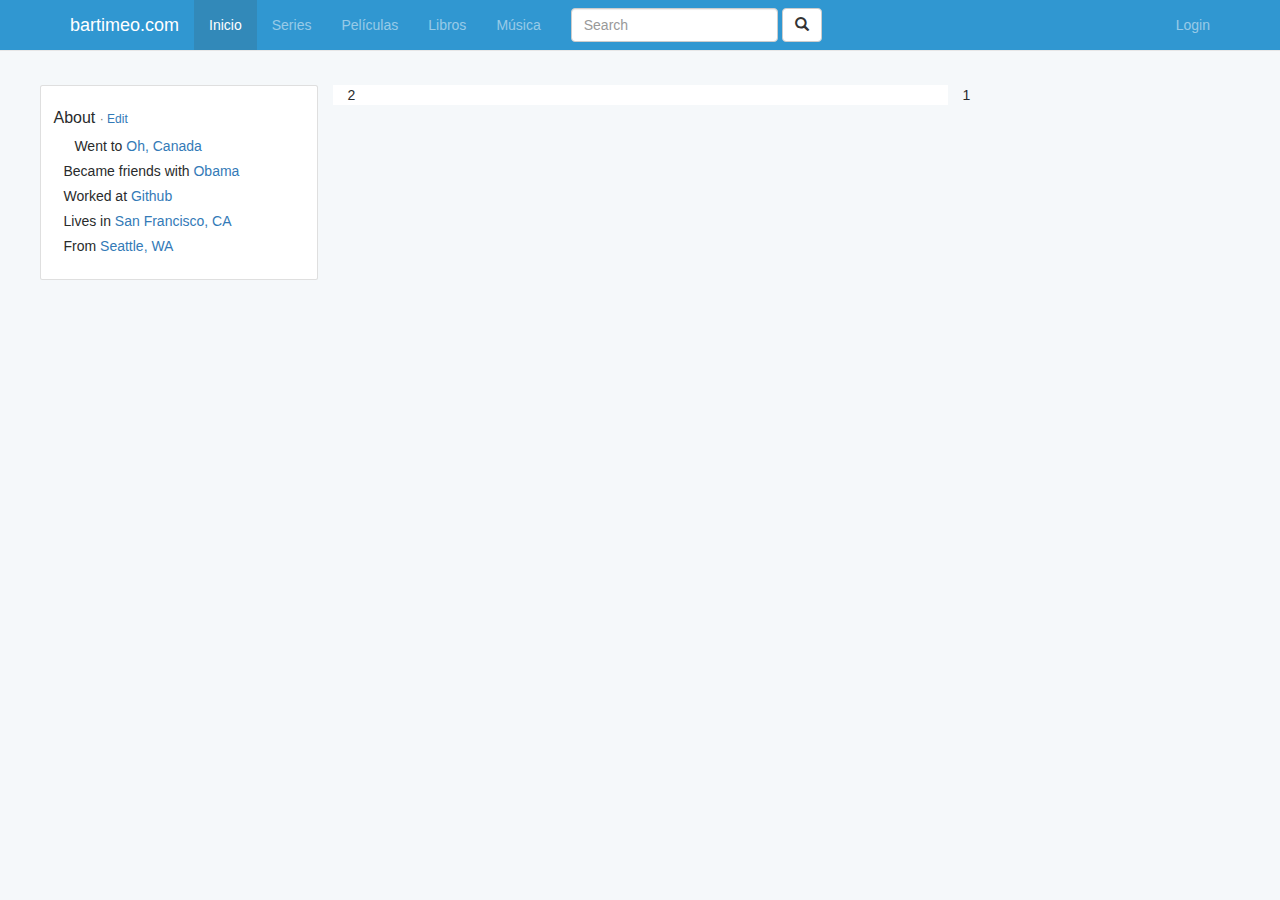
==== frontend/index.html @ 32398fc1 "Cambios" ====
<!DOCTYPE html>
<html lang="es">
  <head>
    <meta charset="utf-8">
    <meta http-equiv="X-UA-Compatible" content="IE=edge">
    <meta name="viewport" content="width=device-width, initial-scale=1">
    <title>Series, películas, libros y más en streaming - bartimeo.com</title>
    <!-- Bootstrap -->
    <link href="css/bootstrap.min.css" rel="stylesheet">
    <link href="css/styles.css" rel="stylesheet">
    <!-- jQuery (necessary for Bootstrap's JavaScript plugins) -->
    <script src="https://ajax.googleapis.com/ajax/libs/jquery/1.12.4/jquery.min.js"></script>
    <!-- Include all compiled plugins (below), or include individual files as needed -->
    <script src="js/bootstrap.min.js"></script>
    <script src="js/includes.js"></script>
  </head>
  <body>
    <div include-html="header.html"></div>         
    <div class="container-fluid by ahy">
      <div class="row fh">
        <div class="col-md-3">
          <div class="rp agk">
            <div class="rq">
              <h6 class="agd">About <small>· <a href="#">Edit</a></small></h6>
              <ul class="dc ayn">
                <li><span class="axr h bbu agc"></span>Went to <a href="#">Oh, Canada</a>
                </li><li><span class="axr h boj agc"></span>Became friends with <a href="#">Obama</a>
                </li><li><span class="axr h bgh agc"></span>Worked at <a href="#">Github</a>
                </li><li><span class="axr h bgx agc"></span>Lives in <a href="#">San Francisco, CA</a>
                </li><li><span class="axr h big agc"></span>From <a href="#">Seattle, WA</a>
              </li></ul>
            </div>
          </div>
        </div>
        <div class="col-md-6 content">2</div>
        <div class="col-md-3 ">1</div>
      </div>
    </div> 

    
  </body>
  <script>w3IncludeHTML();</script>
</html>
---- frontend/css/styles.css ----
body { 
	padding-top: 70px; 
	color: #292b2c; 
	background-color: #f5f8fa;
}

/**  NAVBAR **/
.navbar-default {
	background-color: #3097D1;
}
.navbar-default .navbar-brand {
    color: #fff;
}
.navbar-default .navbar-brand:focus, .navbar-default .navbar-brand:hover {
    color: #fff;
    background-color: transparent;
}
.navbar-default .navbar-nav>li>a {
	color: rgba(255, 255, 255, 0.5);
}
.navbar-default .navbar-nav>li>a:hover {
	color: rgba(255, 255, 255, 0.8);
}
.navbar-default .navbar-nav > .active > a,
.navbar-default .navbar-nav > .active > a:hover,
.navbar-default .navbar-nav > .active > a:focus {
  color: #fff;
  background-color: #3289b9;
}

/** DIVS **/
.sidebar, .content { 
	background-color: #fff; 
	padding-right: 15px;
	padding-left: 15px;
}
.ahy {
  padding-top: 1.5rem !important; 
}
.by {
  position: relative;
  margin-left: auto;
  margin-right: auto;
  padding-right: 15px;
  padding-left: 15px; }
  @media (min-width: 576px) {
    .by {
      padding-right: 15px;
      padding-left: 15px; } }
  @media (min-width: 768px) {
    .by {
      padding-right: 15px;
      padding-left: 15px; } }
  @media (min-width: 992px) {
    .by {
      padding-right: 15px;
      padding-left: 15px; } }
  @media (min-width: 1200px) {
    .by {
      padding-right: 15px;
      padding-left: 15px; } }
  @media (min-width: 992px) {
    .by {
      width: 990px;
      max-width: 100%; } }
  @media (min-width: 1200px) {
    .by {
      width: 1230px;
      max-width: 100%; } 
}
.dq {
  display: -webkit-box;
  display: -ms-flexbox;
  display: flex;
  -ms-flex-wrap: wrap;
      flex-wrap: wrap;
  margin-right: -15px;
  margin-left: -15px; }
  @media (min-width: 576px) {
    .dq {
      margin-right: -15px;
      margin-left: -15px; } }
  @media (min-width: 768px) {
    .dq {
      margin-right: -15px;
      margin-left: -15px; } }
  @media (min-width: 992px) {
    .dq {
      margin-right: -15px;
      margin-left: -15px; } }
  @media (min-width: 1200px) {
    .dq {
      margin-right: -15px;
      margin-left: -15px; } 
}
.agk {
  margin-bottom: 1.5rem !important; 
}
.rp {
  position: relative;
  display: -webkit-box;
  display: -ms-flexbox;
  display: flex;
  -webkit-box-orient: vertical;
  -webkit-box-direction: normal;
      -ms-flex-direction: column;
          flex-direction: column;
  background-color: #fff;
  border: 1px solid rgba(0, 0, 0, 0.125);
  border-radius: 0.25rem; 
}
.rq {
  -webkit-box-flex: 1;
      -ms-flex: 1 1 auto;
          flex: 1 1 auto;
  padding: 1.25rem; 
}
.agd {
    margin-bottom: 1rem !important;
}
.dc {
  padding-left: 0;
  list-style: none; 
}
.ayn li {
  margin-bottom: 5px; }
.axr {
    color: #636c72 !important;
}
h6 {
  font-size: 16px; 
}
.agc {
    margin-right: 1rem !important;
}
.bbu:before {
    content: "\EA3D";
}
.h:before {
    position: relative;
    top: 2px;
    display: inline-block;
    font-family: "toolkit-entypo";
    speak: none;
    font-size: 100%;
    font-style: normal;
    font-weight: normal;
    font-variant: normal;
    text-transform: none;
    line-height: 1;
    -webkit-font-smoothing: antialiased;
    -moz-osx-font-smoothing: grayscale;
}
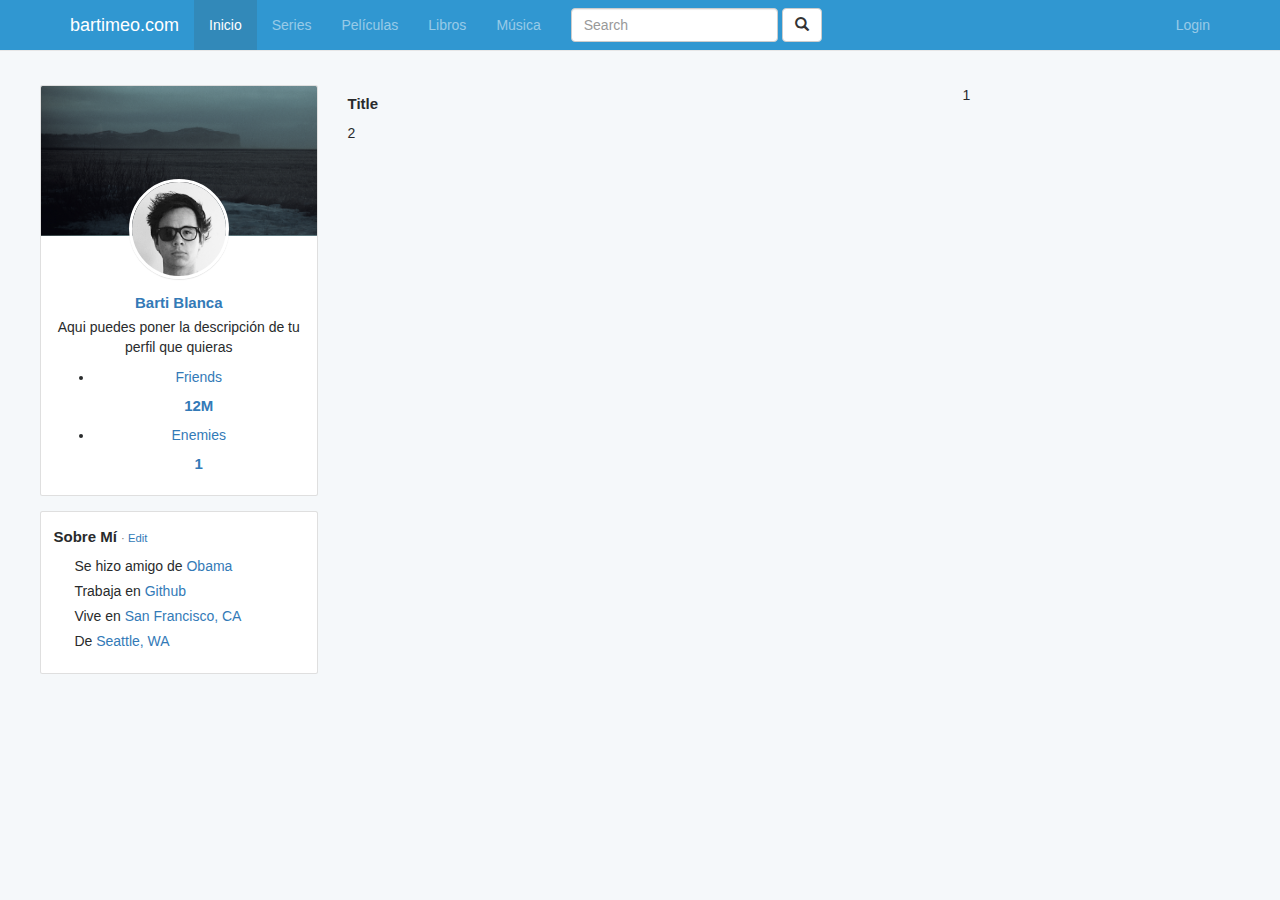
==== commit fffc4e9e: "Cambios Varios" ====
--- a/frontend/index.html
+++ b/frontend/index.html
@@ -16,23 +16,53 @@
   </head>
   <body>
     <div include-html="header.html"></div>         
-    <div class="container-fluid by ahy">
-      <div class="row fh">
+    <div class="container-fluid by p_top">
+      <div class="row">
         <div class="col-md-3">
-          <div class="rp agk">
-            <div class="rq">
-              <h6 class="agd">About <small>· <a href="#">Edit</a></small></h6>
-              <ul class="dc ayn">
-                <li><span class="axr h bbu agc"></span>Went to <a href="#">Oh, Canada</a>
-                </li><li><span class="axr h boj agc"></span>Became friends with <a href="#">Obama</a>
-                </li><li><span class="axr h bgh agc"></span>Worked at <a href="#">Github</a>
-                </li><li><span class="axr h bgx agc"></span>Lives in <a href="#">San Francisco, CA</a>
-                </li><li><span class="axr h big agc"></span>From <a href="#">Seattle, WA</a>
-              </li></ul>
+          <div id="profileMe" class="box bqq out-box">
+            <div class="rv" style="background-image: url(assets/img/iceland.jpg);"></div>
+              <div class="rq awx">
+                <a href="profile/index.html">
+                  <img class="bqr" src="assets/img/avatar-dhg.png">
+                </a>
+                <h6 class="rr">
+                  <a class="bph" href="profile/index.html">Barti Blanca</a>
+                </h6>
+
+                <p class="agk">Aqui puedes poner la descripción de tu perfil que quieras</p>
+
+                <ul class="bqs">
+                  <li class="bqt">
+                    <a href="#userModal" class="bph" data-toggle="modal">
+                      Friends
+                      <h6 class="afl">12M</h6>
+                    </a>
+                  </li>
+
+                  <li class="bqt">
+                    <a href="#userModal" class="bph" data-toggle="modal">
+                      Enemies
+                      <h6 class="afl">1</h6>
+                    </a>
+                  </li>
+                </ul>
+              </div>
+          </div>
+          <div id="aboutMe" class="box out-box">
+            <div class="contenido-box">
+              <h6 class="h6-title">Sobre Mí <small>· <a href="#">Edit</a></small></h6>
+              <ul class="list">
+                <!-- <li><span class="list-span h bbu"></span>Went to <a href="#">Oh, Canada</a>
+                </li> --><li><span class="list-span h bbu"></span>Se hizo amigo de <a href="#">Obama</a>
+                </li><li><span class="list-span h bbu"></span>Trabaja en <a href="#">Github</a>
+                </li><li><span class="list-span h bbu"></span>Vive en <a href="#">San Francisco, CA</a>
+                </li><li><span class="list-span h bbu"></span>De <a href="#">Seattle, WA</a>
+                </li>
+              </ul>
             </div>
           </div>
         </div>
-        <div class="col-md-6 content">2</div>
+        <div class="col-md-6 content"><h6>Title</h6>2</div>
         <div class="col-md-3 ">1</div>
       </div>
     </div> 
--- a/frontend/css/styles.css
+++ b/frontend/css/styles.css
@@ -2,8 +2,15 @@
 	padding-top: 70px; 
 	color: #292b2c; 
 	background-color: #f5f8fa;
+  font-family: "Open Sans", "Helvetica Neue", Helvetica, Arial, sans-serif;
 }
-
+h6 {
+  font-family: inherit;
+  font-weight: 600;
+  font-size: 15px;
+  line-height: 1.2;
+  color: inherit;
+}
 /**  NAVBAR **/
 .navbar-default {
 	background-color: #3097D1;
@@ -29,12 +36,23 @@
 }
 
 /** DIVS **/
-.sidebar, .content { 
-	background-color: #fff; 
-	padding-right: 15px;
-	padding-left: 15px;
+.box {
+  margin-bottom: 1.5rem;
 }
-.ahy {
+.out-box{
+  position: relative;
+  display: -webkit-box;
+  display: -ms-flexbox;
+  display: flex;
+  -webkit-box-orient: vertical;
+  -webkit-box-direction: normal;
+  -ms-flex-direction: column;
+  flex-direction: column;
+  background-color: #fff;
+  border: 1px solid rgba(0, 0, 0, 0.125);
+  border-radius: 0.25rem;
+}
+.p_top {
   padding-top: 1.5rem !important; 
 }
 .by {
@@ -42,31 +60,83 @@
   margin-left: auto;
   margin-right: auto;
   padding-right: 15px;
-  padding-left: 15px; }
-  @media (min-width: 576px) {
-    .by {
+  padding-left: 15px; 
+}
+@media (min-width: 576px) {
+  .by {
       padding-right: 15px;
-      padding-left: 15px; } }
-  @media (min-width: 768px) {
-    .by {
+      padding-left: 15px; } 
+}
+@media (min-width: 768px) {
+  .by {
       padding-right: 15px;
-      padding-left: 15px; } }
-  @media (min-width: 992px) {
-    .by {
+      padding-left: 15px; } 
+}
+@media (min-width: 992px) {
+  .by {
       padding-right: 15px;
-      padding-left: 15px; } }
-  @media (min-width: 1200px) {
-    .by {
+      padding-left: 15px; } 
+}
+@media (min-width: 1200px) {
+  .by {
       padding-right: 15px;
-      padding-left: 15px; } }
-  @media (min-width: 992px) {
-    .by {
+      padding-left: 15px; } 
+}
+@media (min-width: 992px) {
+  .by {
       width: 990px;
-      max-width: 100%; } }
-  @media (min-width: 1200px) {
-    .by {
+      max-width: 100%; } 
+}
+@media (min-width: 1200px) {
+  .by {
       width: 1230px;
       max-width: 100%; } 
+}
+.contenido-box {
+  -webkit-box-flex: 1;
+  -ms-flex: 1 1 auto;
+  flex: 1 1 auto;
+  padding: 1.25rem;
+}
+.h6-title {
+  margin-bottom: 1rem !important;
+  margin-top: 3px;
+}
+.bqq .rr {
+  margin-bottom: 5px; 
+}
+.rr {
+  margin-bottom: 0.75rem; 
+}
+.bqq .rv {
+  height: 150px;
+  background-size: cover; 
+}
+.rv {
+  padding: 0.75rem 1.25rem;
+  margin-bottom: 0;
+  background-color: #f7f7f9;
+  border-bottom: 1px solid rgba(0, 0, 0, 0.125); 
+}
+.rv:first-child {
+  border-radius: calc(0.25rem - 1px) calc(0.25rem - 1px) 0 0; 
+}
+.awx {
+  text-align: center !important;
+}
+.rq {
+  -webkit-box-flex: 1;
+  -ms-flex: 1 1 auto;
+  flex: 1 1 auto;
+  padding: 1.25rem;
+}
+.bqr {
+  max-width: 100px;
+  margin-top: -70px;
+  margin-bottom: 5px;
+  border: 3px solid #fff;
+  border-radius: 100%;
+  box-shadow: 0 1px 1px rgba(0, 0, 0, 0.1);
 }
 .dq {
   display: -webkit-box;
@@ -93,45 +163,18 @@
       margin-right: -15px;
       margin-left: -15px; } 
 }
-.agk {
-  margin-bottom: 1.5rem !important; 
-}
-.rp {
-  position: relative;
-  display: -webkit-box;
-  display: -ms-flexbox;
-  display: flex;
-  -webkit-box-orient: vertical;
-  -webkit-box-direction: normal;
-      -ms-flex-direction: column;
-          flex-direction: column;
-  background-color: #fff;
-  border: 1px solid rgba(0, 0, 0, 0.125);
-  border-radius: 0.25rem; 
-}
-.rq {
-  -webkit-box-flex: 1;
-      -ms-flex: 1 1 auto;
-          flex: 1 1 auto;
-  padding: 1.25rem; 
-}
-.agd {
-    margin-bottom: 1rem !important;
-}
-.dc {
+
+
+
+.list {
   padding-left: 0;
   list-style: none; 
 }
-.ayn li {
+.list li {
   margin-bottom: 5px; }
-.axr {
-    color: #636c72 !important;
-}
-h6 {
-  font-size: 16px; 
-}
-.agc {
-    margin-right: 1rem !important;
+.list-span {
+  color: #636c72 !important;
+  margin-right: 1rem !important;
 }
 .bbu:before {
     content: "\EA3D";
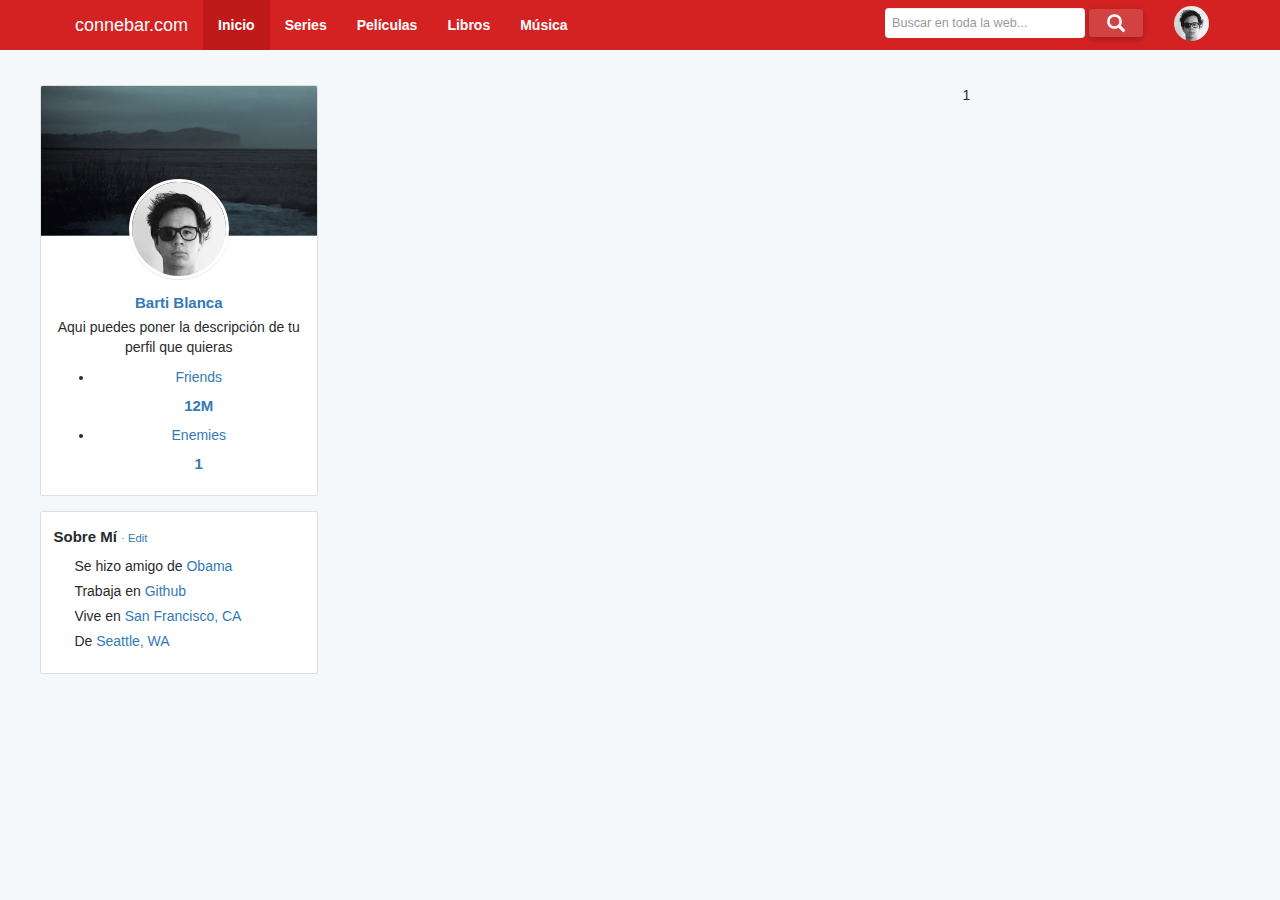
==== commit abff51ab: "Añadidos eventos" ====
--- a/frontend/index.html
+++ b/frontend/index.html
@@ -10,9 +10,11 @@
     <link href="css/styles.css" rel="stylesheet">
     <!-- jQuery (necessary for Bootstrap's JavaScript plugins) -->
     <script src="https://ajax.googleapis.com/ajax/libs/jquery/1.12.4/jquery.min.js"></script>
+    <script src="https://ajax.googleapis.com/ajax/libs/jquery/3.2.1/jquery.min.js"></script>
     <!-- Include all compiled plugins (below), or include individual files as needed -->
     <script src="js/bootstrap.min.js"></script>
     <script src="js/includes.js"></script>
+    <script src="js/configs.js"></script>
   </head>
   <body>
     <div include-html="header.html"></div>         
@@ -62,11 +64,12 @@
             </div>
           </div>
         </div>
-        <div class="col-md-6 content"><h6>Title</h6>2</div>
+        <div class="col-md-6 content">
+          
+        </div>
         <div class="col-md-3 ">1</div>
       </div>
     </div> 
-
     
   </body>
   <script>w3IncludeHTML();</script>
--- a/frontend/css/styles.css
+++ b/frontend/css/styles.css
@@ -3,6 +3,9 @@
 	color: #292b2c; 
 	background-color: #f5f8fa;
   font-family: "Open Sans", "Helvetica Neue", Helvetica, Arial, sans-serif;
+}
+.container-fluid{
+  padding: 0 75px;
 }
 h6 {
   font-family: inherit;
@@ -12,29 +15,136 @@
   color: inherit;
 }
 /**  NAVBAR **/
+.right {
+  float: right;
+}
 .navbar-default {
-	background-color: #3097D1;
+	background-color: #d42222;
 }
 .navbar-default .navbar-brand {
-    color: #fff;
+  color: #fff;
 }
 .navbar-default .navbar-brand:focus, .navbar-default .navbar-brand:hover {
-    color: #fff;
-    background-color: transparent;
+  color: #fff;
+   background-color: transparent;
 }
 .navbar-default .navbar-nav>li>a {
-	color: rgba(255, 255, 255, 0.5);
+	color: #fff;
+  font-weight: 600;
 }
 .navbar-default .navbar-nav>li>a:hover {
-	color: rgba(255, 255, 255, 0.8);
+	background-color: #bf1919;
+  color: #fff;
 }
 .navbar-default .navbar-nav > .active > a,
 .navbar-default .navbar-nav > .active > a:hover,
 .navbar-default .navbar-nav > .active > a:focus {
   color: #fff;
-  background-color: #3289b9;
-}
-
+  background-color: #bf1919;
+}
+.navbar-fixed-top {
+  top: 0;
+  border-width: 0;
+}
+.popover {
+    position: absolute;
+    top: 0;
+    left: 0;
+    z-index: 1060;
+    display: block;
+    max-width: 276px;
+    padding: 1px;
+    font-family: "Open Sans", "Helvetica Neue", Helvetica, Arial, sans-serif;
+    font-style: normal;
+    font-weight: normal;
+    letter-spacing: normal;
+    line-break: auto;
+    line-height: 1.6;
+    text-align: left;
+    text-align: start;
+    text-decoration: none;
+    text-shadow: none;
+    text-transform: none;
+    white-space: normal;
+    word-break: normal;
+    word-spacing: normal;
+    font-size: 0.875rem;
+    word-wrap: break-word;
+    background-color: #fff;
+    background-clip: padding-box;
+    border: 1px solid #d4dbe0;
+    border-radius: 0.3rem;
+}
+/** POPOVER **/
+#userinfo-desp {
+  min-width: 150px;
+}
+#userinfo-desp .userinfo-content {
+  overflow: hidden;
+  padding: 0;
+}
+#userinfo-desp .userinfo-content a {
+  padding: 2px 15px;
+  display: block;
+  cursor: pointer;
+  text-decoration: none;
+}
+#userinfo-desp .userinfo-content a:hover {
+    background: #f7f7f7;
+}
+.box-pop {
+  position: relative;
+  margin-bottom: 1em;
+  background-color: white;
+  border-radius: 3px;
+  -moz-border-radius: 3px;
+  -webkit-border-radius: 3px;
+  border: 1px solid #ccc;
+}
+.desplegable {
+  display: none;
+  min-width: 400px;
+  right: 75px;
+  top: 50px;
+  z-index: 1036;
+  line-height: 20px;
+  padding: 0px;
+}
+.desplegable.desplegado {
+  display: block;
+  position: absolute;
+  background: white;
+  box-shadow: 0 0 10px -1px rgba(0, 0, 0, 0.6);
+}
+.desplegable.desplegado:before {
+  content: "";
+  display: block;
+  position: absolute;
+  top: -5px;
+  right: 10px;
+  width: 10px;
+  height: 10px;
+  background: #F7F7F7;
+  -webkit-transform: rotate(45deg);
+  -moz-transform: rotate(45deg);
+  -ms-transform: rotate(45deg);
+  -o-transform: rotate(45deg);
+  transform: rotate(45deg);
+}
+.desplegable .title {
+  padding: 5px;
+  padding: 5px 10px;
+  background: #F7F7F7;
+  border-bottom: 1px solid #bbb;
+}
+.closeX {
+  display: inline-block;
+  float: right;
+  font-weight: bold;
+  padding: 0px 4px;
+  color: #aaa;
+  cursor: pointer;
+}
 /** DIVS **/
 .box {
   margin-bottom: 1.5rem;
@@ -138,32 +248,88 @@
   border-radius: 100%;
   box-shadow: 0 1px 1px rgba(0, 0, 0, 0.1);
 }
-.dq {
-  display: -webkit-box;
-  display: -ms-flexbox;
-  display: flex;
-  -ms-flex-wrap: wrap;
-      flex-wrap: wrap;
-  margin-right: -15px;
-  margin-left: -15px; }
-  @media (min-width: 576px) {
-    .dq {
-      margin-right: -15px;
-      margin-left: -15px; } }
-  @media (min-width: 768px) {
-    .dq {
-      margin-right: -15px;
-      margin-left: -15px; } }
-  @media (min-width: 992px) {
-    .dq {
-      margin-right: -15px;
-      margin-left: -15px; } }
-  @media (min-width: 1200px) {
-    .dq {
-      margin-right: -15px;
-      margin-left: -15px; } 
-}
-
+/* DIV USUARIO */
+.afx {
+  margin-left: 0.5rem !important;
+}
+.bpq img {
+  height: 35px;
+  width: 35px;
+}
+.bpq {
+  padding: 0;
+  border: 0;
+  background: transparent;
+  outline: none !important;
+  box-shadow: none !important;
+}
+.cg {
+  display: inline-block;
+  font-weight: normal;
+  line-height: 1.25;
+  text-align: center;
+  white-space: nowrap;
+  vertical-align: middle;
+  -webkit-user-select: none;
+  -moz-user-select: none;
+  -ms-user-select: none;
+  user-select: none;
+  border: 1px solid transparent;
+  padding: 0.5rem 1rem;
+  font-size: 1rem;
+  border-radius: 0.25rem;
+  -webkit-transition: all 0.2s ease-in-out;
+  transition: all 0.2s ease-in-out;
+}
+.wg {
+  border-radius: 50%;
+}
+/** FORMULARIO BUSQUEDA **/
+#globalSearch input {
+  padding: 6px 7px;
+  font-size: 0.9em;
+  border: none;
+  width: 200px;
+  height: 30px;
+}
+i#lop{
+  display: inline;
+  top: 1px;
+  width: auto;
+  height: auto;
+  line-height: normal;
+  vertical-align: baseline;
+  background-image: none;
+  background-position: 0% 0%;
+  background-repeat: repeat;
+  margin-top: 0;
+}
+button#topsearch {
+  font-size: 18px;
+  padding: 0.1em 1em 0.2em;
+  height: 28px;
+}
+button[type=submit]:hover{
+  background: #d03131;
+  color: #fff;
+}
+button[type=submit], .dropdownContainer.blue {
+  background: #d24242;
+  box-shadow: 0 2px 5px 0 rgba(0, 0, 0, 0.16), 0 2px 10px 0 rgba(0, 0, 0, 0.12);
+  border: none;
+  color: white;
+  padding: 0.5em 1.5em;
+  font-size: 1em;
+  display: inline-block;
+  cursor: pointer;
+  border-radius: 3px;
+  font-weight: 300;
+  -webkit-transition: all 0.15s ease;
+  -moz-transition: all 0.15s ease;
+  -ms-transition: all 0.15s ease;
+  -o-transition: all 0.15s ease;
+  transition: all 0.15s ease;
+}
 
 
 .list {
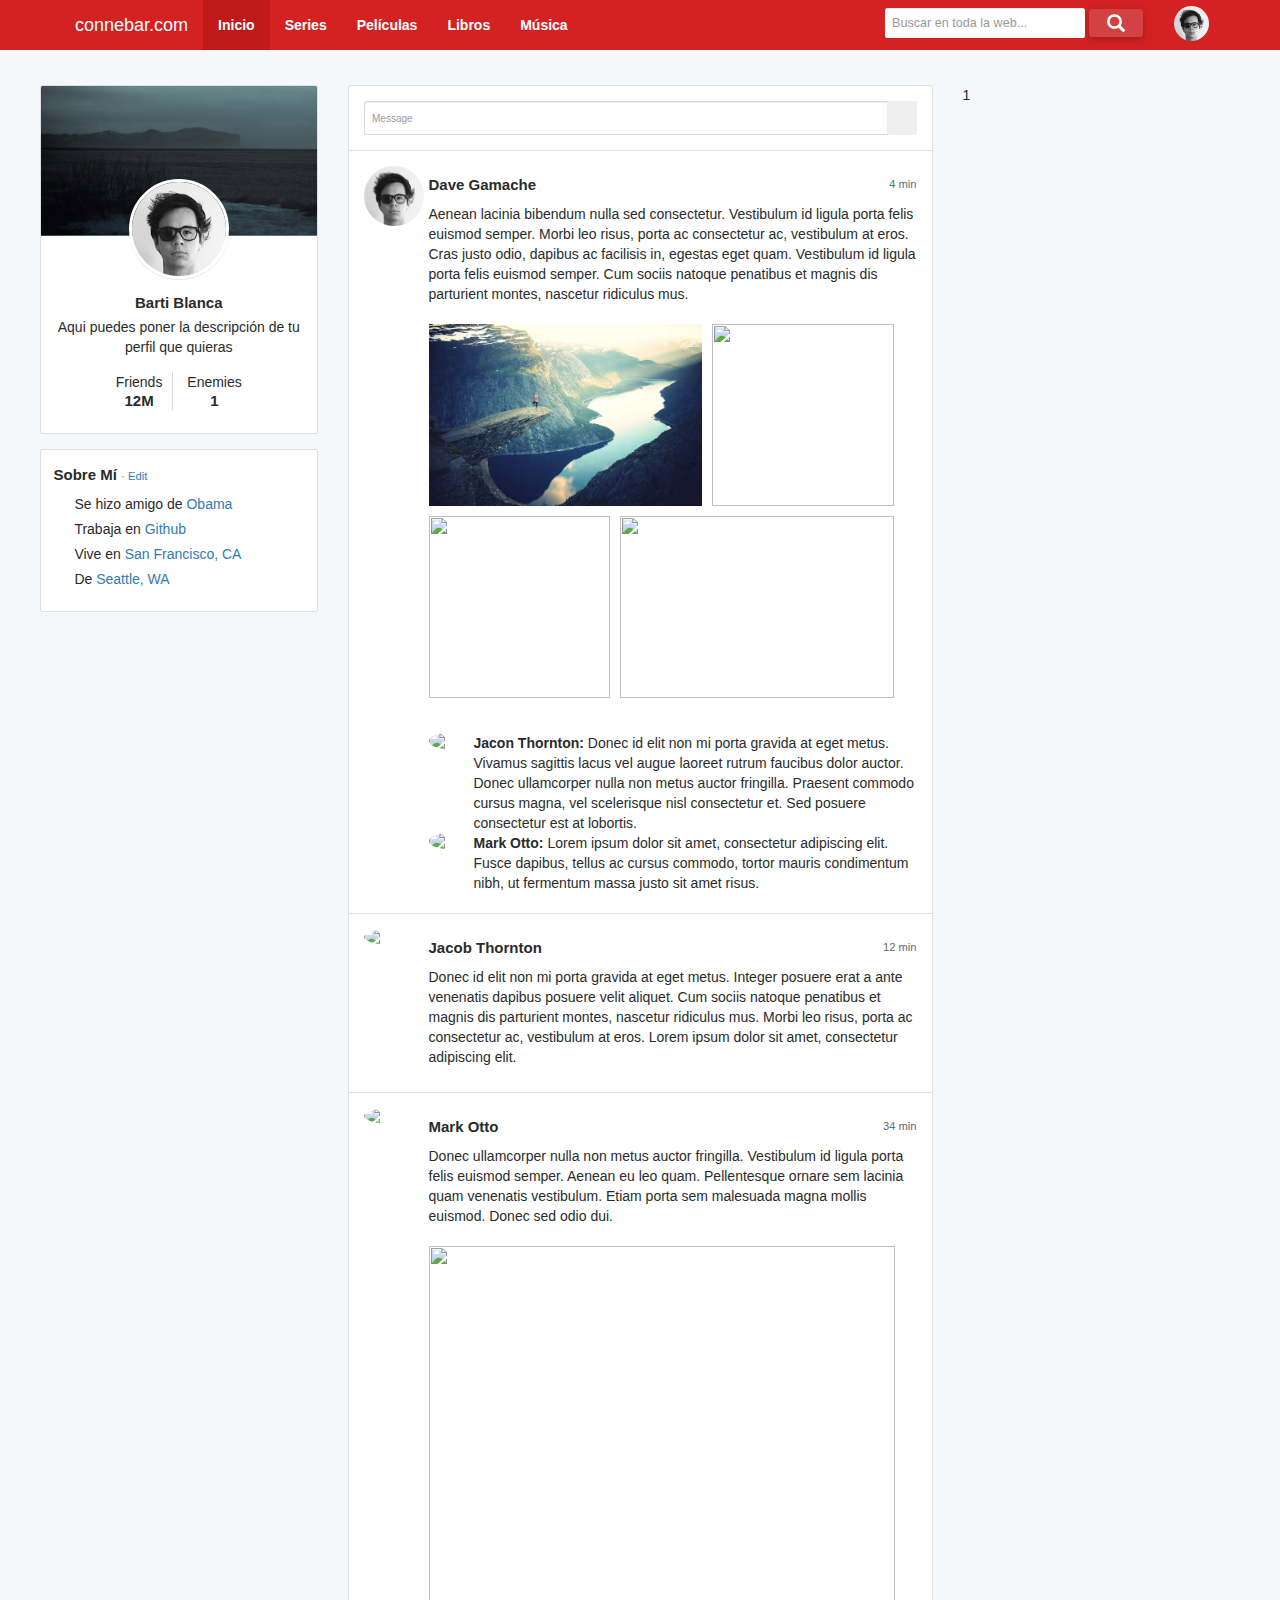
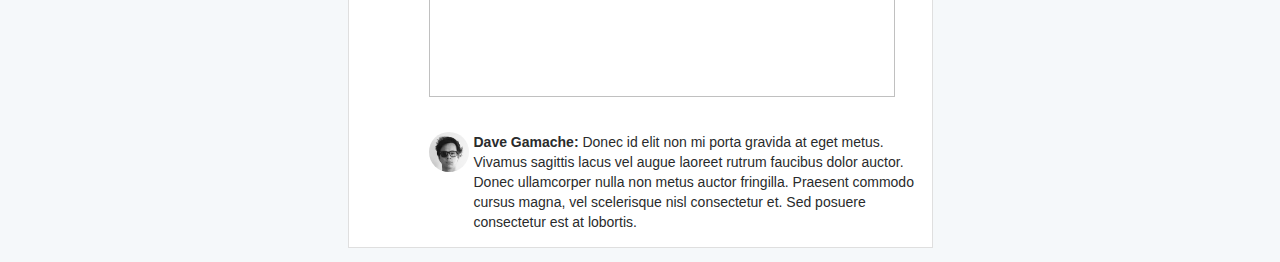
==== commit 28ec496c: "C-17-05-17-M" ====
--- a/frontend/index.html
+++ b/frontend/index.html
@@ -7,7 +7,7 @@
     <title>Series, películas, libros y más en streaming - bartimeo.com</title>
     <!-- Bootstrap -->
     <link href="css/bootstrap.min.css" rel="stylesheet">
-    <link href="css/styles.css" rel="stylesheet">
+    <link href="css/styles.css" rel="stylesheet"><link href="css/toodlkit.css" rel="stylesheet">
     <!-- jQuery (necessary for Bootstrap's JavaScript plugins) -->
     <script src="https://ajax.googleapis.com/ajax/libs/jquery/1.12.4/jquery.min.js"></script>
     <script src="https://ajax.googleapis.com/ajax/libs/jquery/3.2.1/jquery.min.js"></script>
@@ -20,7 +20,7 @@
     <div include-html="header.html"></div>         
     <div class="container-fluid by p_top">
       <div class="row">
-        <div class="col-md-3">
+        <div class="col-md-3"><!-- Div izquierda -->
           <div id="profileMe" class="box bqq out-box">
             <div class="rv" style="background-image: url(assets/img/iceland.jpg);"></div>
               <div class="rq awx">
@@ -65,7 +65,102 @@
           </div>
         </div>
         <div class="col-md-6 content">
-          
+          <div class="">
+              <ul class="ca bqe bqf agk">
+                <li class="tu b ahx">
+                  <div class="input-group">
+                    <input type="text" class="form-control" placeholder="Message">
+                    <div class="om">
+                      <button type="button" class="cg pl">
+                        <span class="h bbv"></span>
+                      </button>
+                    </div>
+                  </div>
+                </li>
+
+                <li class="tu b ahx">
+                  <img class="bqa wp yy agc" src="assets/img/avatar-dhg.png">
+                  <div class="tv">
+                    <div class="bqj">
+                      <small class="aec axr">4 min</small>
+                      <h6>Dave Gamache</h6>
+                    </div>
+
+                    <p>
+                      Aenean lacinia bibendum nulla sed consectetur. Vestibulum id ligula porta felis euismod semper. Morbi leo risus, porta ac consectetur ac, vestibulum at eros. Cras justo odio, dapibus ac facilisis in, egestas eget quam. Vestibulum id ligula porta felis euismod semper. Cum sociis natoque penatibus et magnis dis parturient montes, nascetur ridiculus mus.
+                    </p>
+
+                    <div class="bqg" data-grid="images"><div style="display: inline-block; margin-bottom: 10px; margin-right: 10px; vertical-align: bottom;">
+                        <img data-action="zoom" data-width="1050" data-height="700" src="assets/img/unsplash_1.jpg" style="width: 273px; height: 182px;">
+                      </div><div style="display: inline-block; margin-bottom: 10px; margin-right: 0px; vertical-align: bottom;">
+                        <img data-action="zoom" data-width="640" data-height="640" src="assets/img/instagram_1.jpg" style="width: 182px; height: 182px;">
+                      </div><div style="display: inline-block; margin-bottom: 10px; margin-right: 10px; vertical-align: bottom;">
+                        <img data-action="zoom" data-width="640" data-height="640" src="assets/img/instagram_13.jpg" style="width: 181px; height: 182px;">
+                      </div><div style="display: inline-block; margin-bottom: 10px; margin-right: 0px; vertical-align: bottom;">
+                        <img data-action="zoom" data-width="1048" data-height="700" src="assets/img/unsplash_2.jpg" style="width: 274px; height: 182px;">
+                      </div></div>
+
+                    <ul class="bqe afw">
+                      <li class="tu agd">
+                        <img class="bqa wp yy agc" src="assets/img/avatar-fat.jpg">
+                        <div class="tv">
+                          <strong>Jacon Thornton: </strong>
+                          Donec id elit non mi porta gravida at eget metus. Vivamus sagittis lacus vel augue laoreet rutrum faucibus dolor auctor. Donec ullamcorper nulla non metus auctor fringilla. Praesent commodo cursus magna, vel scelerisque nisl consectetur et. Sed posuere consectetur est at lobortis.
+                        </div>
+                      </li>
+                      <li class="tu">
+                        <img class="bqa wp yy agc" src="assets/img/avatar-mdo.png">
+                        <div class="tv">
+                          <strong>Mark Otto: </strong>
+                          Lorem ipsum dolor sit amet, consectetur adipiscing elit. Fusce dapibus, tellus ac cursus commodo, tortor mauris condimentum nibh, ut fermentum massa justo sit amet risus.
+                        </div>
+                      </li>
+                    </ul>
+                  </div>
+                </li>
+
+                <li class="tu b ahx">
+                  <img class="bqa wp yy agc" src="assets/img/avatar-fat.jpg">
+                  <div class="tv">
+                    <div class="bql">
+                      <div class="bqj">
+                        <small class="aec axr">12 min</small>
+                        <h6>Jacob Thornton</h6>
+                      </div>
+                      <p>
+                        Donec id elit non mi porta gravida at eget metus. Integer posuere erat a ante venenatis dapibus posuere velit aliquet. Cum sociis natoque penatibus et magnis dis parturient montes, nascetur ridiculus mus. Morbi leo risus, porta ac consectetur ac, vestibulum at eros. Lorem ipsum dolor sit amet, consectetur adipiscing elit.
+                      </p>
+                    </div>
+                  </div>
+                </li>
+
+                <li class="tu b ahx">
+                  <img class="bqa wp yy agc" src="assets/img/avatar-mdo.png">
+                  <div class="tv">
+                    <div class="bqj">
+                      <small class="aec axr">34 min</small>
+                      <h6>Mark Otto</h6>
+                    </div>
+
+                    <p>
+                      Donec ullamcorper nulla non metus auctor fringilla. Vestibulum id ligula porta felis euismod semper. Aenean eu leo quam. Pellentesque ornare sem lacinia quam venenatis vestibulum. Etiam porta sem malesuada magna mollis euismod. Donec sed odio dui.
+                    </p>
+
+                    <div class="bqg" data-grid="images"><img style="display: inline-block; width: 466px; height: 451px; margin-bottom: 10px; margin-right: 0px; vertical-align: bottom;" data-width="640" data-height="640" data-action="zoom" src="assets/img/instagram_3.jpg"></div>
+
+                    <ul class="bqe">
+                      <li class="tu">
+                        <img class="bqa wp yy agc" src="assets/img/avatar-dhg.png">
+                        <div class="tv">
+                          <strong>Dave Gamache: </strong>
+                          Donec id elit non mi porta gravida at eget metus. Vivamus sagittis lacus vel augue laoreet rutrum faucibus dolor auctor. Donec ullamcorper nulla non metus auctor fringilla. Praesent commodo cursus magna, vel scelerisque nisl consectetur et. Sed posuere consectetur est at lobortis.
+                        </div>
+                      </li>
+                    </ul>
+                  </div>
+                </li>
+              </ul>
+          </div>
         </div>
         <div class="col-md-3 ">1</div>
       </div>
--- a/frontend/css/styles.css
+++ b/frontend/css/styles.css
@@ -284,6 +284,252 @@
 .wg {
   border-radius: 50%;
 }
+/** INFO AMIGOS/ENEMIGOS **/
+.bqs {
+  list-style: none;
+  padding: 0;
+}
+.bqt {
+  display: inline-block;
+  padding: 0 10px;
+  border-right: 1px solid #d4dbe0;
+}
+.bqt:last-child {
+  border-right: 0;
+}
+.bph, .bph:hover, .bph:focus {
+  color: inherit;
+  text-decoration: inherit;
+}
+.afl {
+  margin-top: 0 !important;
+  margin-bottom: 0 !important;
+}
+/** DIV CENTRAL */
+.dt, .du, .dv, .dw, .dx, .dy, .dz, .ea, .eb, .ec, .ed, .ee, .ds, .ef, .eg, .eh, .ei, .ej, .ek, .el, .em, .en, .eo, .ep, .eq, .er, .es, .et, .eu, .ev, .ew, .ex, .ey, .ez, .fa, .fb, .fc, .fd, .fe, .ff, .fg, .fh, .fi, .fj, .fk, .fl, .fm, .fn, .fo, .fp, .fq, .fr, .fs, .ft, .fu, .fv, .fw, .fx, .fy, .fz, .ga, .gb, .gc, .gd, .ge {
+  position: relative;
+  width: 100%;
+  min-height: 1px;
+  padding-right: 15px;
+  padding-left: 15px; }
+@media (min-width: 1200px){
+.dt, .du, .dv, .dw, .dx, .dy, .dz, .ea, .eb, .ec, .ed, .ee, .ds, .ef, .eg, .eh, .ei, .ej, .ek, .el, .em, .en, .eo, .ep, .eq, .er, .es, .et, .eu, .ev, .ew, .ex, .ey, .ez, .fa, .fb, .fc, .fd, .fe, .ff, .fg, .fh, .fi, .fj, .fk, .fl, .fm, .fn, .fo, .fp, .fq, .fr, .fs, .ft, .fu, .fv, .fw, .fx, .fy, .fz, .ga, .gb, .gc, .gd, .ge {
+    padding-right: 15px;
+    padding-left: 15px;
+  }
+}
+@media (min-width: 576px){
+.bqf .bqa {
+    width: 60px;
+  }
+}
+.bqf .bqh, .bqf .bqg {
+    margin: 20px 0 25px;
+}
+.bqe {
+  padding-left: 0;
+  list-style: none;
+}
+.bqe {
+    padding-left: 0;
+    list-style: none;
+}
+.afw {
+    margin-bottom: 0.5rem !important;
+}
+.agk {
+  margin-bottom: 1.5rem !important;
+}
+.ca {
+  display: -webkit-box;
+  display: -ms-flexbox;
+  display: flex;
+  -webkit-box-orient: vertical;
+  -webkit-box-direction: normal;
+  -ms-flex-direction: column;
+  flex-direction: column;
+  padding-left: 0;
+  margin-bottom: 0;
+}
+.bqf .tu.b {
+  margin-top: 0; }
+
+.bqf .bqg {
+  width: 100%; }
+
+.bqf .bqh,
+.bqf .bqg {
+  margin: 20px 0 25px; }
+
+.bqf .bqg img,
+.bqf .bqh {
+  max-width: 100%; }
+
+.bqf .bqa {
+  width: 42px;
+  margin-right: 5px; }
+
+.bqf .tv .bqe .bqa {
+  width: 40px; }
+
+.bqf .bqe .bqa {
+  display: none; }
+
+.bqf .bqa {
+  border-radius: 100%; }
+
+.bqf .tu .axr a {
+  color: #636c72;
+  font-weight: 700; }
+
+.bqf .bqi {
+  margin-top: 5px; }
+
+.bqf .bqj > h5 {
+  margin-bottom: 0;
+  margin-top: 5px; }
+
+@media (min-width: 576px) {
+  .bqf .bqe .bqa {
+    display: block; }
+  .bqf .bqa {
+    width: 60px; } }
+.b:first-child {
+    border-top-right-radius: 0.25rem;
+    border-top-left-radius: 0.25rem;
+}
+.tv {
+    -webkit-box-flex: 1;
+    -ms-flex: 1;
+    flex: 1;
+}
+.tu, .tv {
+    overflow: visible;
+}
+.ahx {
+    padding: 1.5rem 1.5rem !important;
+}
+.b {
+    position: relative;
+    display: -webkit-box;
+    display: -ms-flexbox;
+    display: flex;
+    -ms-flex-flow: row wrap;
+    flex-flow: row wrap;
+    -webkit-box-align: center;
+    -ms-flex-align: center;
+    align-items: center;
+    padding: 0.75rem 1.25rem;
+    margin-bottom: -1px;
+    background-color: #fff;
+    border: 1px solid rgba(0, 0, 0, 0.125);
+}
+.tu {
+    display: -webkit-box;
+    display: -ms-flexbox;
+    display: flex;
+    -webkit-box-align: start;
+    -ms-flex-align: start;
+    align-items: flex-start;
+}
+.input-group {
+    position: relative;
+    display: -webkit-box;
+    display: -ms-flexbox;
+    display: flex;
+    width: 100%;
+}
+.input-group .form-control:not(:last-child), .input-group-addon:not(:last-child), .om:not(:last-child) > .cg, .om:not(:last-child) > .qh > .cg, .om:not(:last-child) > .pk, .om:not(:first-child) > .cg:not(:last-child):not(.dropdown-toggle), .om:not(:first-child) > .qh:not(:last-child) > .cg {
+    border-bottom-right-radius: 0;
+    border-top-right-radius: 0;
+}
+.input-group-addon, .om, .input-group .form-control {
+    display: -webkit-box;
+    display: -ms-flexbox;
+    display: flex;
+    -webkit-box-orient: vertical;
+    -webkit-box-direction: normal;
+    -ms-flex-direction: column;
+    flex-direction: column;
+    -webkit-box-pack: center;
+    -ms-flex-pack: center;
+    justify-content: center;
+}
+.om {
+    position: relative;
+    font-size: 0;
+    white-space: nowrap;
+}
+.om:not(:first-child) > .cg, .om:not(:first-child) > .qh {
+    z-index: 2;
+    margin-left: -1px;
+}
+.om > .cg {
+    position: relative;
+    -webkit-box-flex: 1;
+    -ms-flex: 1;
+    flex: 1;
+}
+.input-group-addon, .om {
+    white-space: nowrap;
+    vertical-align: middle;
+}
+.input-group .form-control {
+    position: relative;
+    z-index: 2;
+    -webkit-box-flex: 1;
+    -ms-flex: 1 1 auto;
+    flex: 1 1 auto;
+    width: 1%;
+    margin-bottom: 0;
+}
+.form-control {
+    display: block;
+    width: 100%;
+    padding: 0.5rem 0.75rem;
+    font-size: 1rem;
+    line-height: 1.25;
+    color: #464a4c;
+    background-color: #fff;
+    background-image: none;
+    background-clip: padding-box;
+    border: 1px solid rgba(0, 0, 0, 0.15);
+    border-radius: 0.25rem;
+    -webkit-transition: border-color ease-in-out 0.15s, box-shadow ease-in-out 0.15s;
+    transition: border-color ease-in-out 0.15s, box-shadow ease-in-out 0.15s;
+}
+.bbv:before {
+    content: "\EA3E";
+}
+
+.h:before {
+    position: relative;
+    top: 2px;
+    display: inline-block;
+    font-family: "toolkit-entypo";
+    speak: none;
+    font-size: 100%;
+    font-style: normal;
+    font-weight: normal;
+    font-variant: normal;
+    text-transform: none;
+    line-height: 1;
+    -webkit-font-smoothing: antialiased;
+    -moz-osx-font-smoothing: grayscale;
+}
+.axr {
+    color: #636c72 !important;
+}
+.aec {
+    float: right !important;
+}
+small, .da {
+    font-size: 80%;
+    font-weight: normal;
+}
+small {
+    font-size: 80%;
+}
 /** FORMULARIO BUSQUEDA **/
 #globalSearch input {
   padding: 6px 7px;
@@ -343,21 +589,177 @@
   margin-right: 1rem !important;
 }
 .bbu:before {
-    content: "\EA3D";
+  content: "\EA3D";
 }
 .h:before {
-    position: relative;
-    top: 2px;
-    display: inline-block;
-    font-family: "toolkit-entypo";
-    speak: none;
-    font-size: 100%;
-    font-style: normal;
-    font-weight: normal;
-    font-variant: normal;
-    text-transform: none;
-    line-height: 1;
-    -webkit-font-smoothing: antialiased;
-    -moz-osx-font-smoothing: grayscale;
-}
-
+  position: relative;
+  top: 2px;
+  display: inline-block;
+  font-family: "toolkit-entypo";
+  speak: none;
+  font-size: 100%;
+  font-style: normal;
+  font-weight: normal;
+  font-variant: normal;
+  text-transform: none;
+  line-height: 1;
+  -webkit-font-smoothing: antialiased;
+  -moz-osx-font-smoothing: grayscale;
+}
+
+/** MEDIAS QUERYS **/
+@media (min-width: 768px){
+.dt, .du, .dv, .dw, .dx, .dy, .dz, .ea, .eb, .ec, .ed, .ee, .ds, .ef, .eg, .eh, .ei, .ej, .ek, .el, .em, .en, .eo, .ep, .eq, .er, .es, .et, .eu, .ev, .ew, .ex, .ey, .ez, .fa, .fb, .fc, .fd, .fe, .ff, .fg, .fh, .fi, .fj, .fk, .fl, .fm, .fn, .fo, .fp, .fq, .fr, .fs, .ft, .fu, .fv, .fw, .fx, .fy, .fz, .ga, .gb, .gc, .gd, .ge {
+  padding-right: 15px;
+  padding-left: 15px;
+  }
+}
+@media (min-width: 992px) {
+  .fr {
+    -ms-flex-preferred-size: 0;
+        flex-basis: 0;
+    -webkit-box-flex: 1;
+        -ms-flex-positive: 1;
+            flex-grow: 1;
+    max-width: 100%; }
+  .ks {
+    -webkit-box-flex: 0;
+        -ms-flex: 0 0 auto;
+            flex: 0 0 auto;
+    width: auto; }
+  .ff {
+    -webkit-box-flex: 0;
+        -ms-flex: 0 0 8.33333%;
+            flex: 0 0 8.33333%;
+    max-width: 8.33333%; }
+  .fg {
+    -webkit-box-flex: 0;
+        -ms-flex: 0 0 16.66667%;
+            flex: 0 0 16.66667%;
+    max-width: 16.66667%; }
+  .fh {
+    -webkit-box-flex: 0;
+        -ms-flex: 0 0 25%;
+            flex: 0 0 25%;
+    max-width: 25%; }
+  .fi {
+    -webkit-box-flex: 0;
+        -ms-flex: 0 0 33.33333%;
+            flex: 0 0 33.33333%;
+    max-width: 33.33333%; }
+  .fj {
+    -webkit-box-flex: 0;
+        -ms-flex: 0 0 41.66667%;
+            flex: 0 0 41.66667%;
+    max-width: 41.66667%; }
+  .fk {
+    -webkit-box-flex: 0;
+        -ms-flex: 0 0 50%;
+            flex: 0 0 50%;
+    max-width: 50%; }
+  .fl {
+    -webkit-box-flex: 0;
+        -ms-flex: 0 0 58.33333%;
+            flex: 0 0 58.33333%;
+    max-width: 58.33333%; }
+  .fm {
+    -webkit-box-flex: 0;
+        -ms-flex: 0 0 66.66667%;
+            flex: 0 0 66.66667%;
+    max-width: 66.66667%; }
+  .fn {
+    -webkit-box-flex: 0;
+        -ms-flex: 0 0 75%;
+            flex: 0 0 75%;
+    max-width: 75%; }
+  .fo {
+    -webkit-box-flex: 0;
+        -ms-flex: 0 0 83.33333%;
+            flex: 0 0 83.33333%;
+    max-width: 83.33333%; }
+  .fp {
+    -webkit-box-flex: 0;
+        -ms-flex: 0 0 91.66667%;
+            flex: 0 0 91.66667%;
+    max-width: 91.66667%; }
+  .fq {
+    -webkit-box-flex: 0;
+        -ms-flex: 0 0 100%;
+            flex: 0 0 100%;
+    max-width: 100%; }
+  .kt {
+    right: auto; }
+  .ku {
+    right: 8.33333%; }
+  .kv {
+    right: 16.66667%; }
+  .kw {
+    right: 25%; }
+  .kx {
+    right: 33.33333%; }
+  .ky {
+    right: 41.66667%; }
+  .kz {
+    right: 50%; }
+  .la {
+    right: 58.33333%; }
+  .lb {
+    right: 66.66667%; }
+  .lc {
+    right: 75%; }
+  .ld {
+    right: 83.33333%; }
+  .le {
+    right: 91.66667%; }
+  .lf {
+    right: 100%; }
+  .lg {
+    left: auto; }
+  .lh {
+    left: 8.33333%; }
+  .li {
+    left: 16.66667%; }
+  .lj {
+    left: 25%; }
+  .lk {
+    left: 33.33333%; }
+  .ll {
+    left: 41.66667%; }
+  .lm {
+    left: 50%; }
+  .ln {
+    left: 58.33333%; }
+  .lo {
+    left: 66.66667%; }
+  .lp {
+    left: 75%; }
+  .lq {
+    left: 83.33333%; }
+  .lr {
+    left: 91.66667%; }
+  .ls {
+    left: 100%; }
+  .lt {
+    margin-left: 0%; }
+  .lu {
+    margin-left: 8.33333%; }
+  .lv {
+    margin-left: 16.66667%; }
+  .lw {
+    margin-left: 25%; }
+  .lx {
+    margin-left: 33.33333%; }
+  .ly {
+    margin-left: 41.66667%; }
+  .lz {
+    margin-left: 50%; }
+  .ma {
+    margin-left: 58.33333%; }
+  .mb {
+    margin-left: 66.66667%; }
+  .mc {
+    margin-left: 75%; }
+  .md {
+    margin-left: 83.33333%; }
+  .me {
+    margin-left: 91.66667%; } }
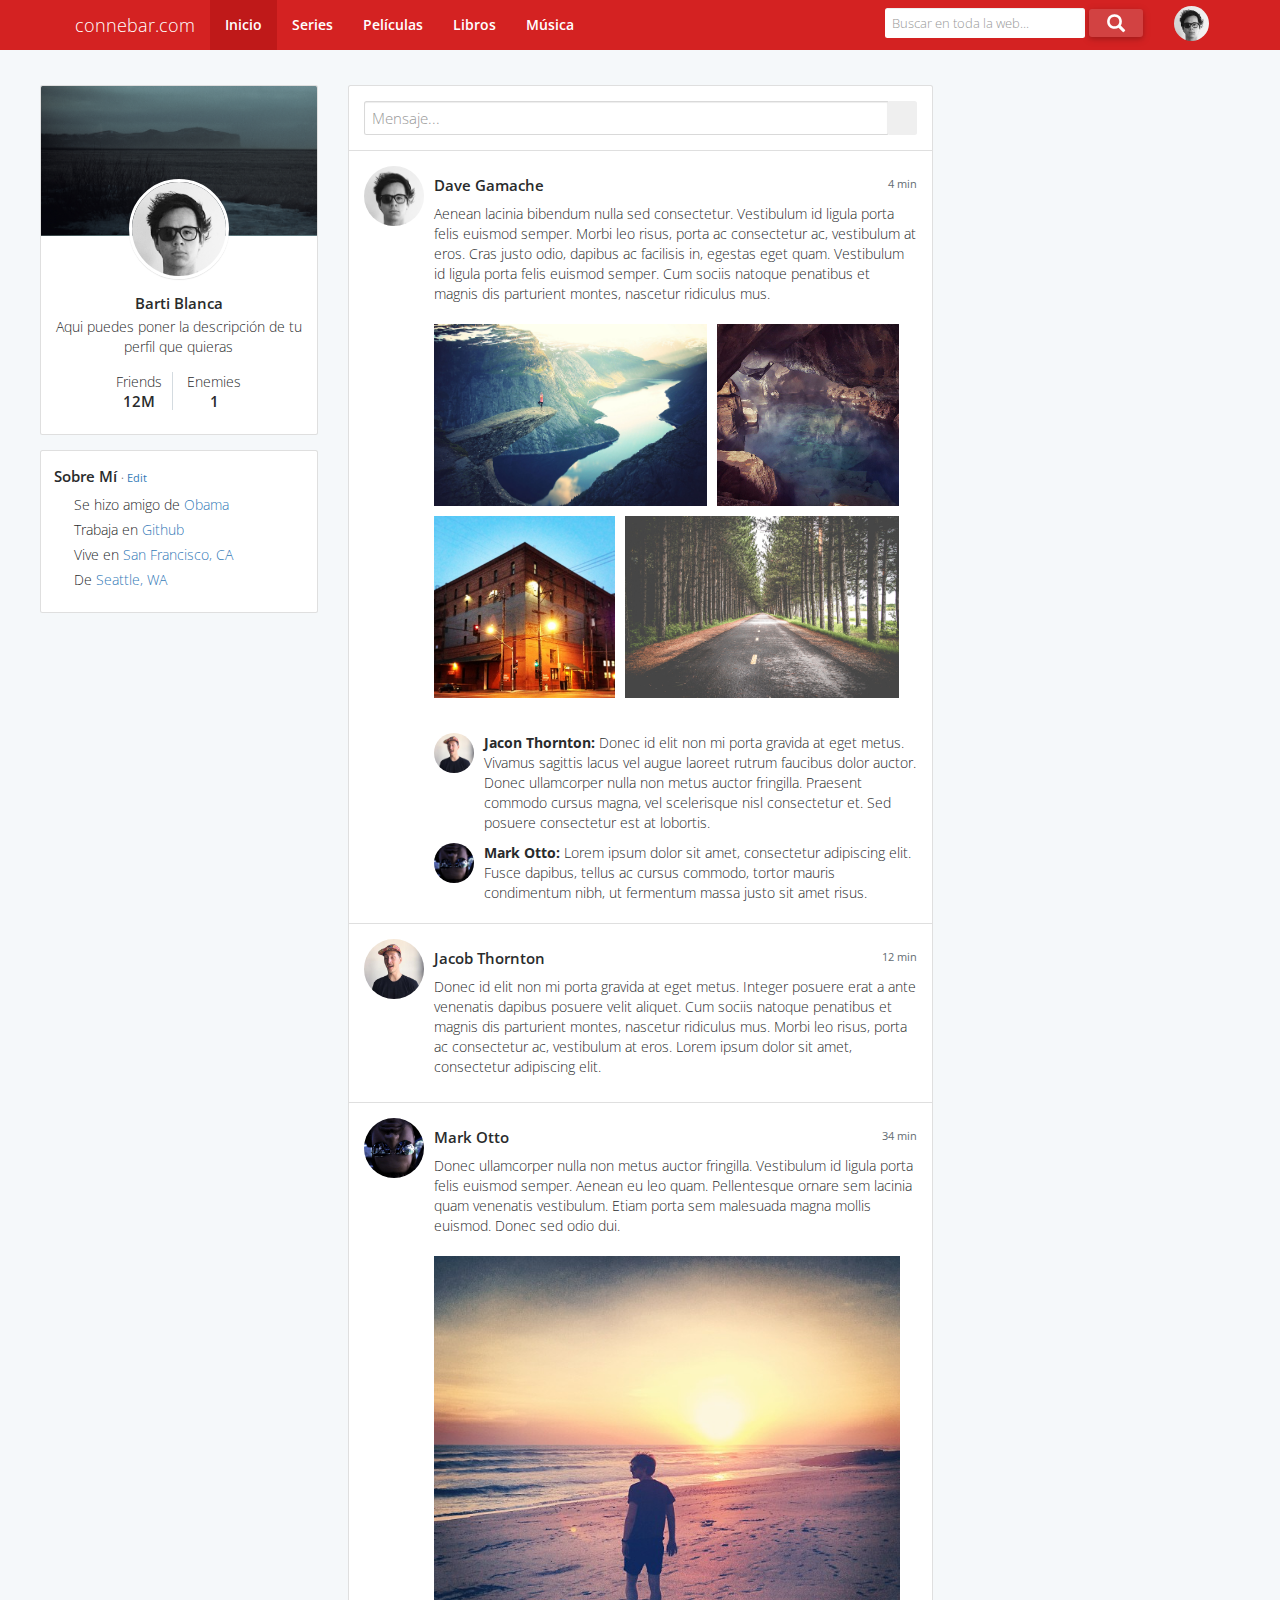
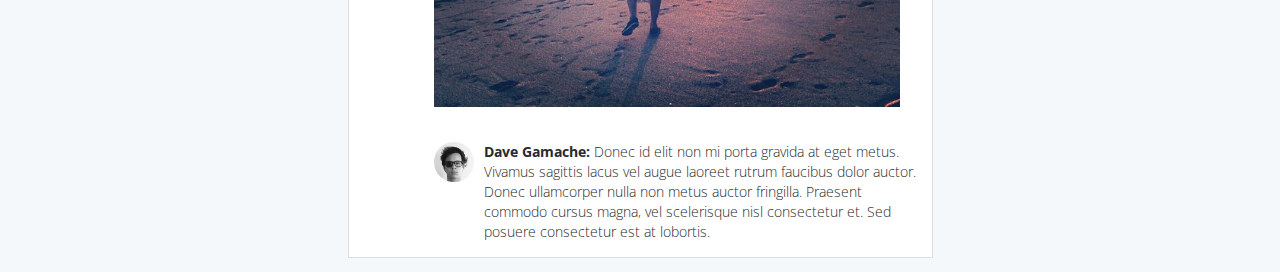
==== commit 486eff84: "C-17-05-17-M2" ====
--- a/frontend/index.html
+++ b/frontend/index.html
@@ -7,7 +7,9 @@
     <title>Series, películas, libros y más en streaming - bartimeo.com</title>
     <!-- Bootstrap -->
     <link href="css/bootstrap.min.css" rel="stylesheet">
-    <link href="css/styles.css" rel="stylesheet"><link href="css/toodlkit.css" rel="stylesheet">
+    <link href="css/styles.css" rel="stylesheet">
+    <link href="css/toodlkit.css" rel="stylesheet">
+    <link href="https://fonts.googleapis.com/css?family=Open+Sans:400,300,600" rel="stylesheet" type="text/css">
     <!-- jQuery (necessary for Bootstrap's JavaScript plugins) -->
     <script src="https://ajax.googleapis.com/ajax/libs/jquery/1.12.4/jquery.min.js"></script>
     <script src="https://ajax.googleapis.com/ajax/libs/jquery/3.2.1/jquery.min.js"></script>
@@ -64,12 +66,12 @@
             </div>
           </div>
         </div>
-        <div class="col-md-6 content">
+        <div class="col-md-6 content"><!-- Div central -->
           <div class="">
               <ul class="ca bqe bqf agk">
                 <li class="tu b ahx">
                   <div class="input-group">
-                    <input type="text" class="form-control" placeholder="Message">
+                    <input type="text" class="form-control" placeholder="Mensaje...">
                     <div class="om">
                       <button type="button" class="cg pl">
                         <span class="h bbv"></span>
@@ -162,7 +164,9 @@
               </ul>
           </div>
         </div>
-        <div class="col-md-3 ">1</div>
+        <div class="col-md-3 "><!-- Div derecho -->
+          
+        </div>
       </div>
     </div> 
     
--- a/frontend/css/styles.css
+++ b/frontend/css/styles.css
@@ -3,6 +3,7 @@
 	color: #292b2c; 
 	background-color: #f5f8fa;
   font-family: "Open Sans", "Helvetica Neue", Helvetica, Arial, sans-serif;
+  font-weight: 300;
 }
 .container-fluid{
   padding: 0 75px;
@@ -388,6 +389,42 @@
 .bqf .bqj > h5 {
   margin-bottom: 0;
   margin-top: 5px; }
+.bqk .bql {
+  position: relative;
+  padding: 10px 15px;
+  background-color: #f5f8fa;
+  border-radius: 9px; }
+
+.bqk .bql {
+  margin-top: 5px; }
+
+.bqk .bql:first-child:before {
+  position: absolute;
+  top: 16px;
+  left: -8px;
+  content: '';
+  display: inline-block;
+  width: 0;
+  height: 0;
+  margin-left: 2px;
+  vertical-align: middle;
+  border-top: 6px solid transparent;
+  border-bottom: 6px solid transparent;
+  border-right: 6px solid #f5f8fa; }
+
+.bqk .bqm a {
+  font-weight: 400; }
+
+.bqk .bqn .bql {
+  color: #fff;
+  background-color: #3097D1; }
+  .bqk .bqn .bql:first-child:before {
+    left: auto;
+    right: -8px;
+    margin-left: 0;
+    margin-right: 2px;
+    border-right: 0;
+    border-left: 6px solid #3097D1; }
 
 @media (min-width: 576px) {
   .bqf .bqe .bqa {
@@ -487,7 +524,7 @@
     display: block;
     width: 100%;
     padding: 0.5rem 0.75rem;
-    font-size: 1rem;
+    font-size: 1.5rem;
     line-height: 1.25;
     color: #464a4c;
     background-color: #fff;
@@ -522,6 +559,12 @@
 }
 .aec {
     float: right !important;
+}
+.agc {
+    margin-right: 1rem !important;
+}
+.agd {
+    margin-bottom: 1rem !important;
 }
 small, .da {
     font-size: 80%;
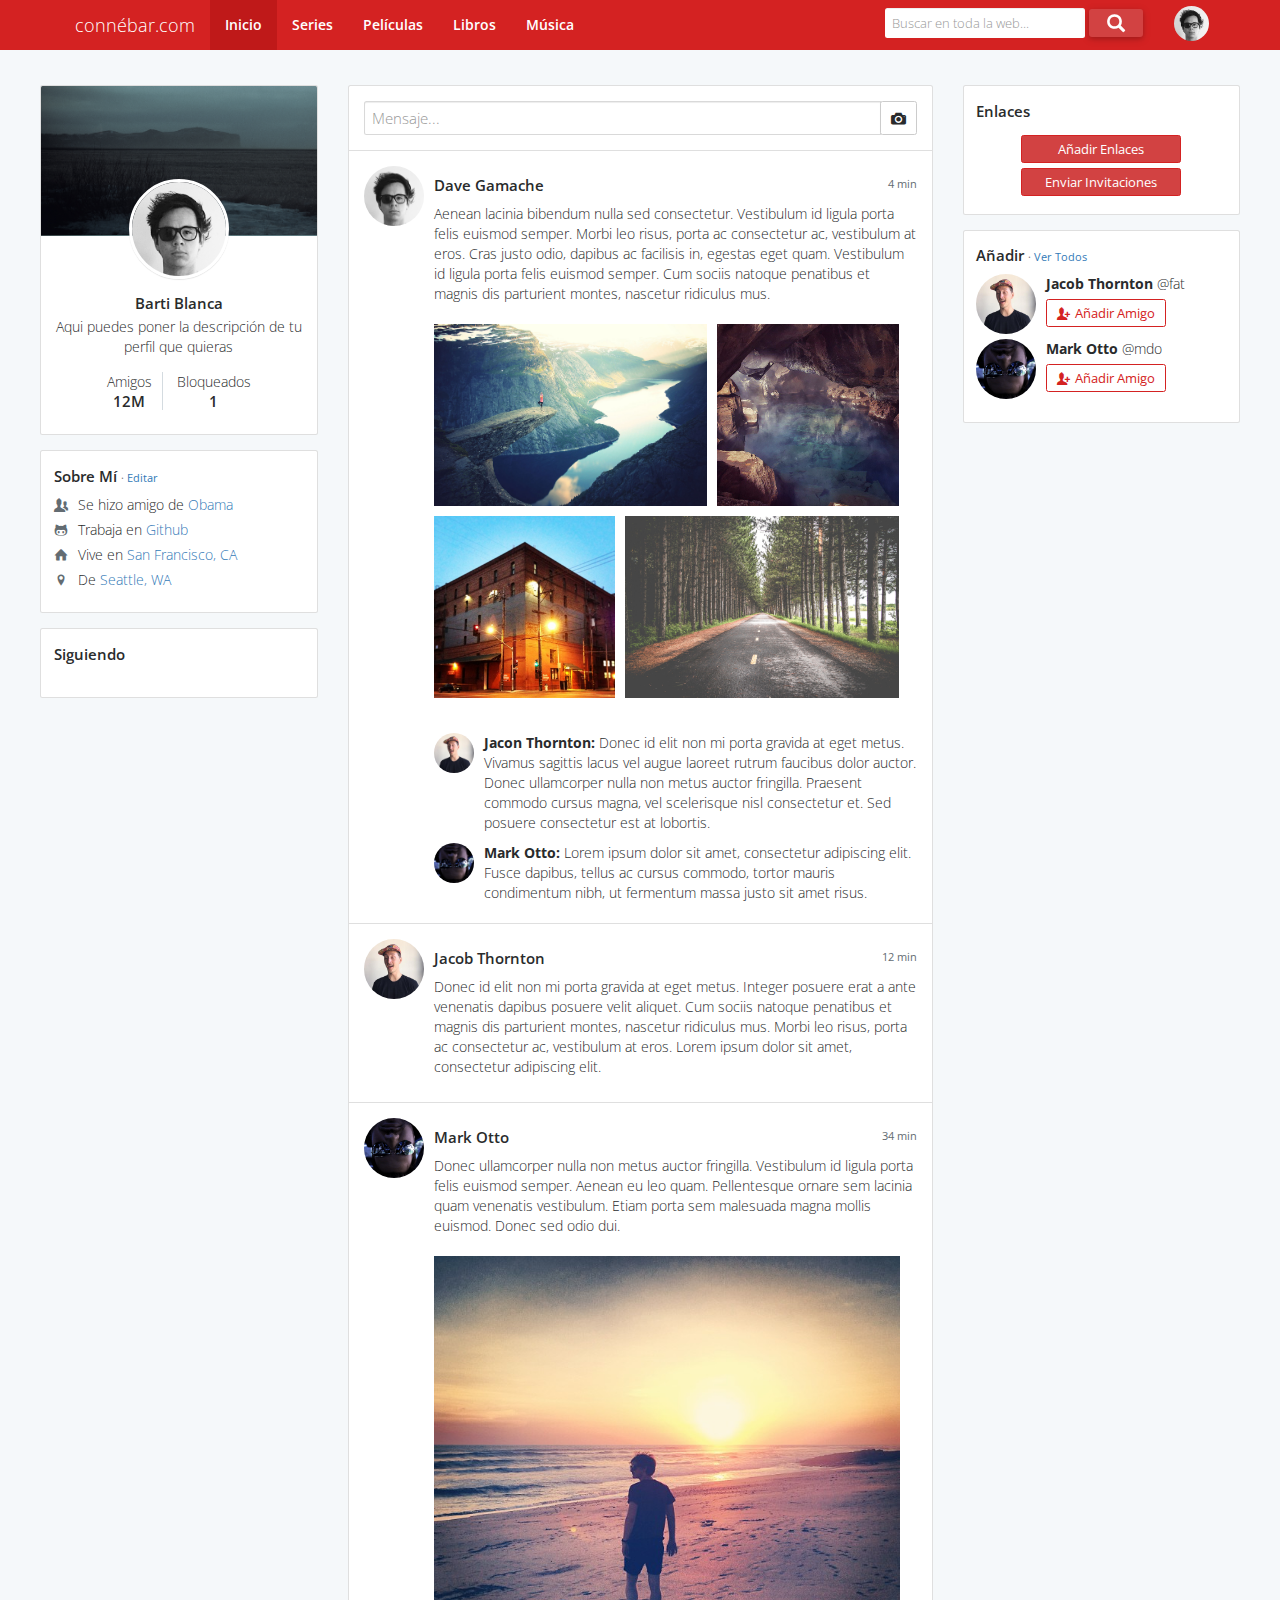
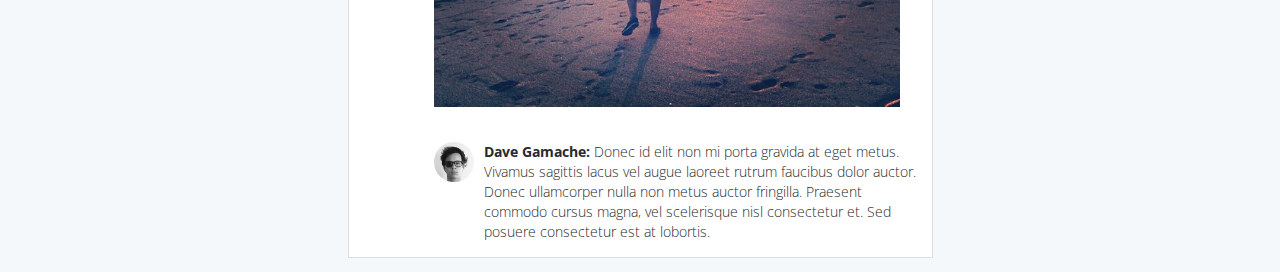
==== commit 162cc1f9: "C-17-05-17-N" ====
--- a/frontend/index.html
+++ b/frontend/index.html
@@ -23,7 +23,7 @@
     <div class="container-fluid by p_top">
       <div class="row">
         <div class="col-md-3"><!-- Div izquierda -->
-          <div id="profileMe" class="box bqq out-box">
+          <div id="profileMe" class="box bqq out-box"><!-- Div Perfil -->
             <div class="rv" style="background-image: url(assets/img/iceland.jpg);"></div>
               <div class="rq awx">
                 <a href="profile/index.html">
@@ -38,31 +38,39 @@
                 <ul class="bqs">
                   <li class="bqt">
                     <a href="#userModal" class="bph" data-toggle="modal">
-                      Friends
+                      Amigos
                       <h6 class="afl">12M</h6>
                     </a>
                   </li>
 
                   <li class="bqt">
                     <a href="#userModal" class="bph" data-toggle="modal">
-                      Enemies
+                      Bloqueados
                       <h6 class="afl">1</h6>
                     </a>
                   </li>
                 </ul>
               </div>
           </div>
-          <div id="aboutMe" class="box out-box">
+          <div id="aboutMe" class="box out-box"><!-- Div Sobre Mi -->
             <div class="contenido-box">
-              <h6 class="h6-title">Sobre Mí <small>· <a href="#">Edit</a></small></h6>
+              <h6 class="h6-title">Sobre Mí <small>· <a href="#">Editar</a></small></h6>
               <ul class="list">
                 <!-- <li><span class="list-span h bbu"></span>Went to <a href="#">Oh, Canada</a>
-                </li> --><li><span class="list-span h bbu"></span>Se hizo amigo de <a href="#">Obama</a>
-                </li><li><span class="list-span h bbu"></span>Trabaja en <a href="#">Github</a>
-                </li><li><span class="list-span h bbu"></span>Vive en <a href="#">San Francisco, CA</a>
-                </li><li><span class="list-span h bbu"></span>De <a href="#">Seattle, WA</a>
+                </li> --><li><span class="list-span h boj"></span>Se hizo amigo de <a href="#">Obama</a>
+                </li><li><span class="list-span h bgh"></span>Trabaja en <a href="#">Github</a>
+                </li><li><span class="list-span h bgx"></span>Vive en <a href="#">San Francisco, CA</a>
+                </li><li><span class="list-span h big"></span>De <a href="#">Seattle, WA</a>
                 </li>
               </ul>
+            </div>
+          </div>
+          <div id="" class="box out-box"><!-- Div Contenido Izq -->
+            <div class="rq">
+              <h6 class="h6-title">Siguiendo</h6>
+              <div class="listContainer listCovers inline clearfix">
+                
+              </div>              
             </div>
           </div>
         </div>
@@ -165,7 +173,44 @@
           </div>
         </div>
         <div class="col-md-3 "><!-- Div derecho -->
-          
+          <div class="rp agk aye"><!-- Div enlaces -->
+            <div class="rq">
+              <h6 class="h6-title">Enlaces</h6>
+              <div class="div_links">
+                <button class="cg pq pz">Añadir Enlaces</button>
+                <button class="cg pq pz">Enviar Invitaciones</button>                
+              </div>
+            </div>
+          </div>
+          <div class="rp agk aye"><!-- Divs añadir amigos -->
+            <div class="rq">
+              <h6 class="h6-title">Añadir <small>· <a href="#">Ver Todos</a></small></h6>
+              <ul class="bqe bqf">
+                  <li class="tu afw">
+                    <img class="bqa wp yy agc" src="assets/img/avatar-fat.jpg">
+                    <div class="tv">
+                      <strong>Jacob Thornton</strong> @fat
+                      <div class="bqi">
+                        <button class="cg pq pz">
+                          <span class="h azp"></span> Añadir Amigo</button>
+                      </div>
+                    </div>
+                  </li>
+                  <li class="tu">
+                    <a class="brc" href="#">
+                      <img class="bqa wp yy agc" src="assets/img/avatar-mdo.png">
+                    </a>
+                    <div class="tv">
+                      <strong>Mark Otto</strong> @mdo
+                      <div class="bqi">
+                        <button class="cg pq pz">
+                          <span class="h azp"></span> Añadir Amigo</button>
+                      </div>
+                    </div>
+                  </li>
+              </ul>
+            </div>
+          </div>
         </div>
       </div>
     </div> 
--- a/frontend/css/styles.css
+++ b/frontend/css/styles.css
@@ -15,6 +15,12 @@
   line-height: 1.2;
   color: inherit;
 }
+@font-face {
+  font-family: "toolkit-entypo";
+  src: url("../fonts/toolkit-entypo.eot");
+  src: url("../fonts/toolkit-entypo.eot?#iefix") format("eot"), url("../fonts/toolkit-entypo.woff2") format("woff2"), url("../fonts/toolkit-entypo.woff") format("woff"), url("../fonts/toolkit-entypo.ttf") format("truetype");
+  font-weight: normal;
+  font-style: normal; }
 /**  NAVBAR **/
 .right {
   float: right;
@@ -277,7 +283,7 @@
   user-select: none;
   border: 1px solid transparent;
   padding: 0.5rem 1rem;
-  font-size: 1rem;
+  font-size: 1.5rem;
   border-radius: 0.25rem;
   -webkit-transition: all 0.2s ease-in-out;
   transition: all 0.2s ease-in-out;
@@ -285,7 +291,7 @@
 .wg {
   border-radius: 50%;
 }
-/** INFO AMIGOS/ENEMIGOS **/
+/** INFO AMIGOS/BLOQUEADOS **/
 .bqs {
   list-style: none;
   padding: 0;
@@ -306,15 +312,46 @@
   margin-top: 0 !important;
   margin-bottom: 0 !important;
 }
+/** DIV PARA CONTENIDO **/
+.listCovers.inline {
+  max-height: inherit;
+  overflow: hidden;
+}
+.listContainer {
+  margin-top: 0.8em;
+  margin-bottom: 0.8em;
+}
+.clearfix {
+  zoom: 1;
+}
+
 /** DIV CENTRAL */
-.dt, .du, .dv, .dw, .dx, .dy, .dz, .ea, .eb, .ec, .ed, .ee, .ds, .ef, .eg, .eh, .ei, .ej, .ek, .el, .em, .en, .eo, .ep, .eq, .er, .es, .et, .eu, .ev, .ew, .ex, .ey, .ez, .fa, .fb, .fc, .fd, .fe, .ff, .fg, .fh, .fi, .fj, .fk, .fl, .fm, .fn, .fo, .fp, .fq, .fr, .fs, .ft, .fu, .fv, .fw, .fx, .fy, .fz, .ga, .gb, .gc, .gd, .ge {
+.dt, .du, .dv, .dw, .dx, .dy, .dz, 
+.ea, .eb, .ec, .ed, .ee, .ds, .ef, 
+.eg, .eh, .ei, .ej, .ek, .el, .em, 
+.en, .eo, .ep, .eq, .er, .es, .et, 
+.eu, .ev, .ew, .ex, .ey, .ez, .fa, 
+.fb, .fc, .fd, .fe, .ff, .fg, .fh, 
+.fi, .fj, .fk, .fl, .fm, .fn, .fo, 
+.fp, .fq, .fr, .fs, .ft, .fu, .fv, 
+.fw, .fx, .fy, .fz, .ga, .gb, .gc, 
+.gd, .ge {
   position: relative;
   width: 100%;
   min-height: 1px;
   padding-right: 15px;
   padding-left: 15px; }
 @media (min-width: 1200px){
-.dt, .du, .dv, .dw, .dx, .dy, .dz, .ea, .eb, .ec, .ed, .ee, .ds, .ef, .eg, .eh, .ei, .ej, .ek, .el, .em, .en, .eo, .ep, .eq, .er, .es, .et, .eu, .ev, .ew, .ex, .ey, .ez, .fa, .fb, .fc, .fd, .fe, .ff, .fg, .fh, .fi, .fj, .fk, .fl, .fm, .fn, .fo, .fp, .fq, .fr, .fs, .ft, .fu, .fv, .fw, .fx, .fy, .fz, .ga, .gb, .gc, .gd, .ge {
+.dt, .du, .dv, .dw, .dx, .dy, .dz, 
+.ea, .eb, .ec, .ed, .ee, .ds, .ef, 
+.eg, .eh, .ei, .ej, .ek, .el, .em, 
+.en, .eo, .ep, .eq, .er, .es, .et, 
+.eu, .ev, .ew, .ex, .ey, .ez, .fa, 
+.fb, .fc, .fd, .fe, .ff, .fg, .fh, 
+.fi, .fj, .fk, .fl, .fm, .fn, .fo, 
+.fp, .fq, .fr, .fs, .ft, .fu, .fv, 
+.fw, .fx, .fy, .fz, .ga, .gb, .gc, 
+.gd, .ge {
     padding-right: 15px;
     padding-left: 15px;
   }
@@ -410,168 +447,261 @@
   vertical-align: middle;
   border-top: 6px solid transparent;
   border-bottom: 6px solid transparent;
-  border-right: 6px solid #f5f8fa; }
-
+  border-right: 6px solid #f5f8fa; 
+}
 .bqk .bqm a {
-  font-weight: 400; }
-
+  font-weight: 400; 
+}
 .bqk .bqn .bql {
   color: #fff;
-  background-color: #3097D1; }
-  .bqk .bqn .bql:first-child:before {
-    left: auto;
-    right: -8px;
-    margin-left: 0;
-    margin-right: 2px;
-    border-right: 0;
-    border-left: 6px solid #3097D1; }
-
+  background-color: #3097D1; 
+}
+.bqk .bqn .bql:first-child:before {
+  left: auto;
+  right: -8px;
+  margin-left: 0;
+  margin-right: 2px;
+  border-right: 0;
+  border-left: 6px solid #3097D1; 
+}
 @media (min-width: 576px) {
   .bqf .bqe .bqa {
-    display: block; }
+   display: block; }
   .bqf .bqa {
-    width: 60px; } }
+  width: 60px; } }
 .b:first-child {
-    border-top-right-radius: 0.25rem;
-    border-top-left-radius: 0.25rem;
+  border-top-right-radius: 0.25rem;
+  border-top-left-radius: 0.25rem;
 }
 .tv {
-    -webkit-box-flex: 1;
-    -ms-flex: 1;
-    flex: 1;
+  -webkit-box-flex: 1;
+  -ms-flex: 1;
+  flex: 1;
 }
 .tu, .tv {
-    overflow: visible;
+  overflow: visible;
 }
 .ahx {
-    padding: 1.5rem 1.5rem !important;
+  padding: 1.5rem 1.5rem !important;
 }
 .b {
-    position: relative;
-    display: -webkit-box;
-    display: -ms-flexbox;
-    display: flex;
-    -ms-flex-flow: row wrap;
-    flex-flow: row wrap;
-    -webkit-box-align: center;
-    -ms-flex-align: center;
-    align-items: center;
-    padding: 0.75rem 1.25rem;
-    margin-bottom: -1px;
-    background-color: #fff;
-    border: 1px solid rgba(0, 0, 0, 0.125);
+  position: relative;
+  display: -webkit-box;
+  display: -ms-flexbox;
+  display: flex;
+  -ms-flex-flow: row wrap;
+  flex-flow: row wrap;
+  -webkit-box-align: center;
+  -ms-flex-align: center;
+  align-items: center;
+  padding: 0.75rem 1.25rem;
+  margin-bottom: -1px;
+  background-color: #fff;
+  border: 1px solid rgba(0, 0, 0, 0.125);
 }
 .tu {
-    display: -webkit-box;
-    display: -ms-flexbox;
-    display: flex;
-    -webkit-box-align: start;
-    -ms-flex-align: start;
-    align-items: flex-start;
+  display: -webkit-box;
+  display: -ms-flexbox;
+  display: flex;
+  -webkit-box-align: start;
+  -ms-flex-align: start;
+  align-items: flex-start;
 }
 .input-group {
-    position: relative;
-    display: -webkit-box;
-    display: -ms-flexbox;
-    display: flex;
-    width: 100%;
+  position: relative;
+  display: -webkit-box;
+  display: -ms-flexbox;
+  display: flex;
+  width: 100%;
 }
 .input-group .form-control:not(:last-child), .input-group-addon:not(:last-child), .om:not(:last-child) > .cg, .om:not(:last-child) > .qh > .cg, .om:not(:last-child) > .pk, .om:not(:first-child) > .cg:not(:last-child):not(.dropdown-toggle), .om:not(:first-child) > .qh:not(:last-child) > .cg {
-    border-bottom-right-radius: 0;
-    border-top-right-radius: 0;
+  border-bottom-right-radius: 0;
+  border-top-right-radius: 0;
 }
 .input-group-addon, .om, .input-group .form-control {
-    display: -webkit-box;
-    display: -ms-flexbox;
-    display: flex;
-    -webkit-box-orient: vertical;
-    -webkit-box-direction: normal;
-    -ms-flex-direction: column;
-    flex-direction: column;
-    -webkit-box-pack: center;
-    -ms-flex-pack: center;
-    justify-content: center;
+  display: -webkit-box;
+  display: -ms-flexbox;
+  display: flex;
+  -webkit-box-orient: vertical;
+  -webkit-box-direction: normal;
+  -ms-flex-direction: column;
+  flex-direction: column;
+  -webkit-box-pack: center;
+  -ms-flex-pack: center;
+  justify-content: center;
 }
 .om {
-    position: relative;
-    font-size: 0;
-    white-space: nowrap;
+  position: relative;
+  font-size: 0;
+  white-space: nowrap;
 }
 .om:not(:first-child) > .cg, .om:not(:first-child) > .qh {
-    z-index: 2;
-    margin-left: -1px;
+  z-index: 2;
+  margin-left: -1px;
 }
 .om > .cg {
-    position: relative;
-    -webkit-box-flex: 1;
-    -ms-flex: 1;
-    flex: 1;
+  position: relative;
+  -webkit-box-flex: 1;
+  -ms-flex: 1;
+  flex: 1;
 }
 .input-group-addon, .om {
-    white-space: nowrap;
-    vertical-align: middle;
+  white-space: nowrap;
+  vertical-align: middle;
 }
 .input-group .form-control {
-    position: relative;
-    z-index: 2;
-    -webkit-box-flex: 1;
-    -ms-flex: 1 1 auto;
-    flex: 1 1 auto;
-    width: 1%;
-    margin-bottom: 0;
+  position: relative;
+  z-index: 2;
+  -webkit-box-flex: 1;
+  -ms-flex: 1 1 auto;
+  flex: 1 1 auto;
+  width: 1%;
+  margin-bottom: 0;
 }
 .form-control {
-    display: block;
-    width: 100%;
-    padding: 0.5rem 0.75rem;
-    font-size: 1.5rem;
-    line-height: 1.25;
-    color: #464a4c;
-    background-color: #fff;
-    background-image: none;
-    background-clip: padding-box;
-    border: 1px solid rgba(0, 0, 0, 0.15);
-    border-radius: 0.25rem;
-    -webkit-transition: border-color ease-in-out 0.15s, box-shadow ease-in-out 0.15s;
-    transition: border-color ease-in-out 0.15s, box-shadow ease-in-out 0.15s;
+  display: block;
+  width: 100%;
+  padding: 0.5rem 0.75rem;
+  font-size: 1.5rem;
+  line-height: 1.25;
+  color: #464a4c;
+  background-color: #fff;
+  background-image: none;
+  background-clip: padding-box;
+  border: 1px solid rgba(0, 0, 0, 0.15);
+  border-radius: 0.25rem;
+  -webkit-transition: border-color ease-in-out 0.15s, box-shadow ease-in-out 0.15s;
+  transition: border-color ease-in-out 0.15s, box-shadow ease-in-out 0.15s;
 }
 .bbv:before {
-    content: "\EA3E";
+  content: "\EA3E";
 }
 
 .h:before {
-    position: relative;
-    top: 2px;
-    display: inline-block;
-    font-family: "toolkit-entypo";
-    speak: none;
-    font-size: 100%;
-    font-style: normal;
-    font-weight: normal;
-    font-variant: normal;
-    text-transform: none;
-    line-height: 1;
-    -webkit-font-smoothing: antialiased;
-    -moz-osx-font-smoothing: grayscale;
+  position: relative;
+  top: 2px;
+  display: inline-block;
+  font-family: "toolkit-entypo";
+  speak: none;
+  font-size: 100%;
+  font-style: normal;
+  font-weight: normal;
+  font-variant: normal;
+  text-transform: none;
+  line-height: 1;
+  -webkit-font-smoothing: antialiased;
+  -moz-osx-font-smoothing: grayscale;
 }
 .axr {
-    color: #636c72 !important;
+  color: #636c72 !important;
 }
 .aec {
-    float: right !important;
+  float: right !important;
 }
 .agc {
-    margin-right: 1rem !important;
+  margin-right: 1rem !important;
 }
 .agd {
-    margin-bottom: 1rem !important;
+  margin-bottom: 1rem !important;
 }
 small, .da {
-    font-size: 80%;
-    font-weight: normal;
+  font-size: 80%;
+  font-weight: normal;
 }
 small {
-    font-size: 80%;
+  font-size: 80%;
+}
+/** DIVS DERECHO */
+.div_links {
+  text-align: center;
+  padding-top: 5px;
+}
+.div_links .pz {
+  margin: auto;  
+  margin-bottom: 5px;
+  text-align: center;  
+  display: block;
+  width: 160px;
+  color: #fff;
+  background-color: #d24242;
+}
+.div_links .pz:hover {
+  color: #fff;
+  background-color: #d42222;
+}
+.rp {
+  position: relative;
+  display: -webkit-box;
+  display: -ms-flexbox;
+  display: flex;
+  -webkit-box-orient: vertical;
+  -webkit-box-direction: normal;
+  -ms-flex-direction: column;
+  flex-direction: column;
+  background-color: #fff;
+  border: 1px solid rgba(0, 0, 0, 0.125);
+  border-radius: 0.25rem;
+}
+.yy {
+  -ms-flex-item-align: start !important;
+  align-self: flex-start !important;
+}
+.wp {
+  display: -webkit-box !important;
+  display: -ms-flexbox !important;
+  display: flex !important;
+}
+.pz {
+  padding: 0.5rem 1.0rem;
+  font-size: 1.3rem;
+  border-radius: 0.25rem;
+}
+.pq {
+  color: #d42222;
+  background-image: none;
+  background-color: transparent;
+  border-color: #d42222;
+}
+.pq:hover {
+  color: #fff;
+  background-color: #d42222;
+  border-color: #d42222;
+}
+.azp:before {
+  padding-right: 2px;
+  content: "\EA04";
+}
+.bgh:before {
+  content: "\EAB4";
+}
+.boj:before {
+  content: "\EB86";
+}
+.bgx:before {
+  content: "\EAC4";
+}
+.big:before {
+  content: "\EAE7";
+}
+.h:before {
+  position: relative;
+  top: 2px;
+  display: inline-block;
+  font-family: "toolkit-entypo";
+  speak: none;
+  font-size: 100%;
+  font-style: normal;
+  font-weight: normal;
+  font-variant: normal;
+  text-transform: none;
+  line-height: 1;
+  -webkit-font-smoothing: antialiased;
+  -moz-osx-font-smoothing: grayscale;
+}
+.pl {
+  color: #292b2c;
+  background-color: #fff;
+  border-color: #ccc;
 }
 /** FORMULARIO BUSQUEDA **/
 #globalSearch input {
@@ -619,8 +749,6 @@
   -o-transition: all 0.15s ease;
   transition: all 0.15s ease;
 }
-
-
 .list {
   padding-left: 0;
   list-style: none; 
@@ -652,7 +780,16 @@
 
 /** MEDIAS QUERYS **/
 @media (min-width: 768px){
-.dt, .du, .dv, .dw, .dx, .dy, .dz, .ea, .eb, .ec, .ed, .ee, .ds, .ef, .eg, .eh, .ei, .ej, .ek, .el, .em, .en, .eo, .ep, .eq, .er, .es, .et, .eu, .ev, .ew, .ex, .ey, .ez, .fa, .fb, .fc, .fd, .fe, .ff, .fg, .fh, .fi, .fj, .fk, .fl, .fm, .fn, .fo, .fp, .fq, .fr, .fs, .ft, .fu, .fv, .fw, .fx, .fy, .fz, .ga, .gb, .gc, .gd, .ge {
+.dt, .du, .dv, .dw, .dx, .dy, .dz, 
+.ea, .eb, .ec, .ed, .ee, .ds, .ef, 
+.eg, .eh, .ei, .ej, .ek, .el, .em, 
+.en, .eo, .ep, .eq, .er, .es, .et, 
+.eu, .ev, .ew, .ex, .ey, .ez, .fa, 
+.fb, .fc, .fd, .fe, .ff, .fg, .fh, 
+.fi, .fj, .fk, .fl, .fm, .fn, .fo, 
+.fp, .fq, .fr, .fs, .ft, .fu, .fv, 
+.fw, .fx, .fy, .fz, .ga, .gb, .gc, 
+.gd, .ge {
   padding-right: 15px;
   padding-left: 15px;
   }
@@ -805,4 +942,5 @@
   .md {
     margin-left: 83.33333%; }
   .me {
-    margin-left: 91.66667%; } }
+    margin-left: 91.66667%; } 
+}
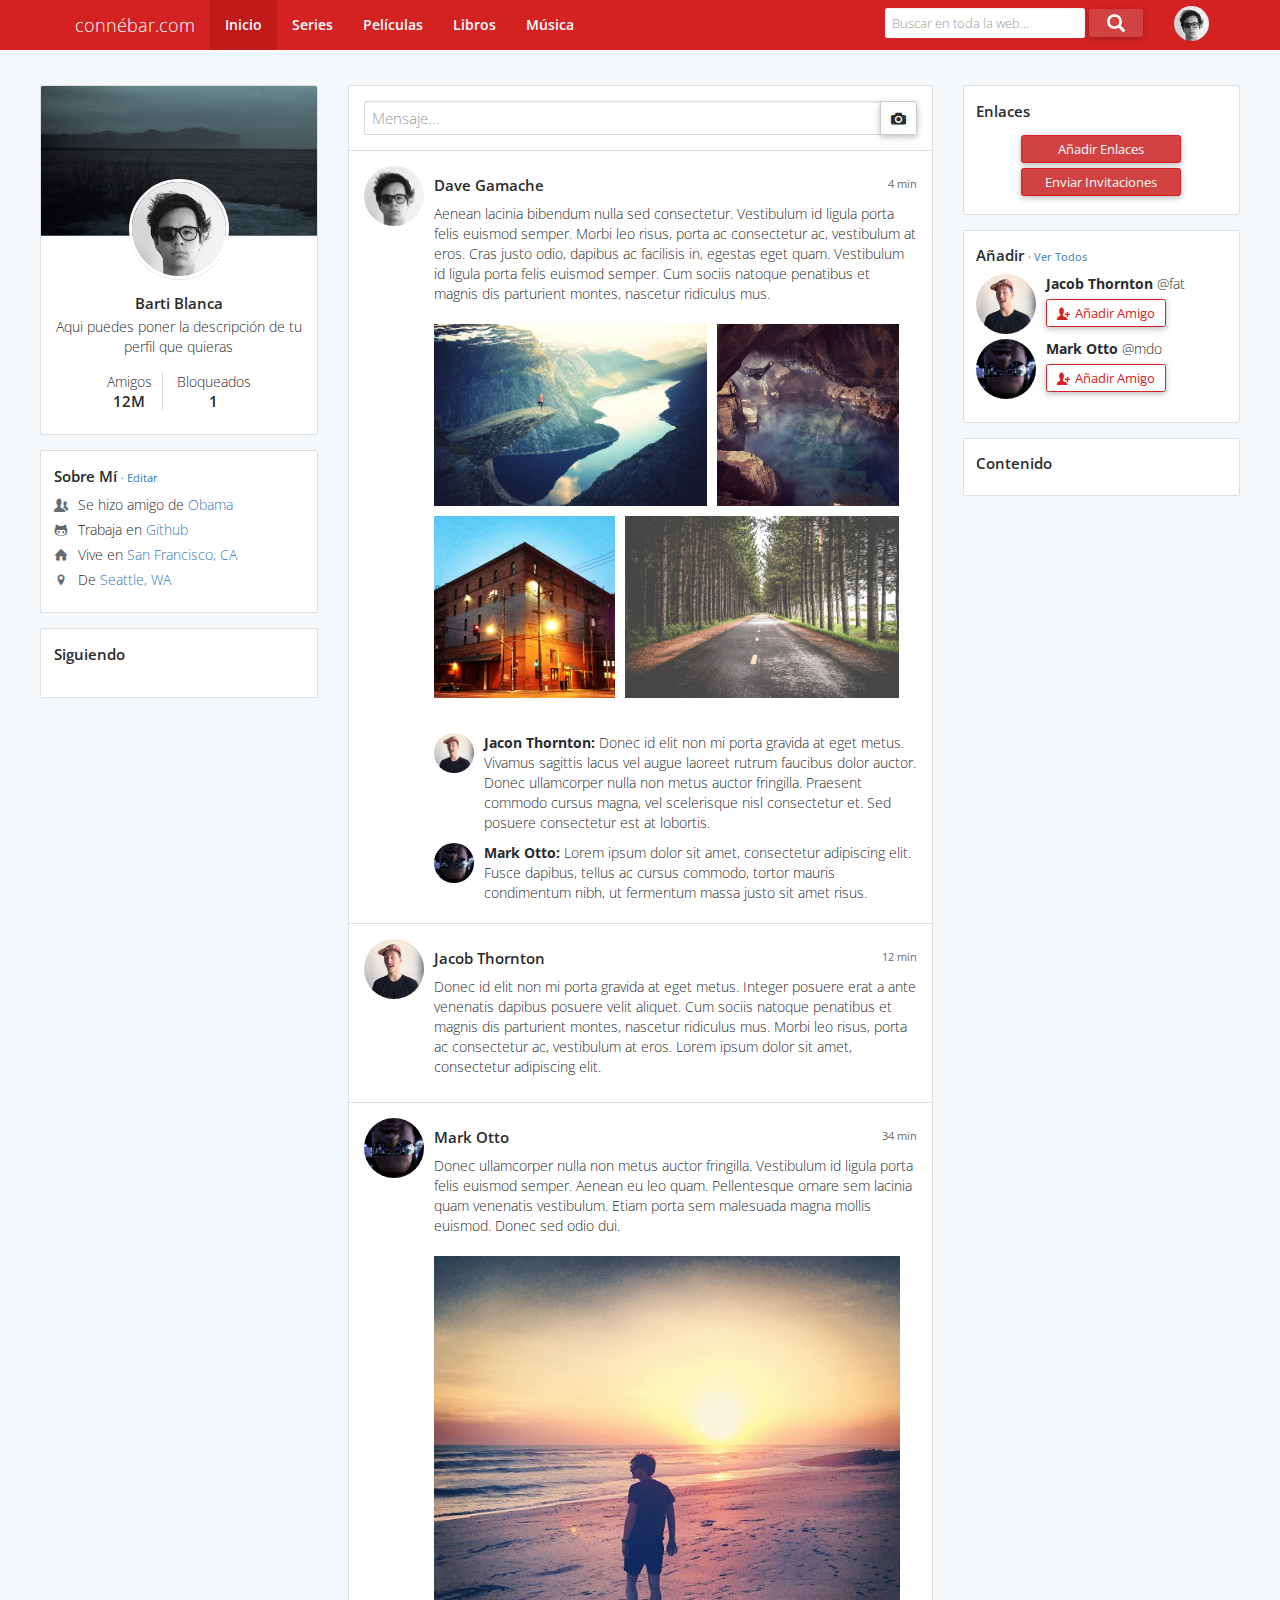
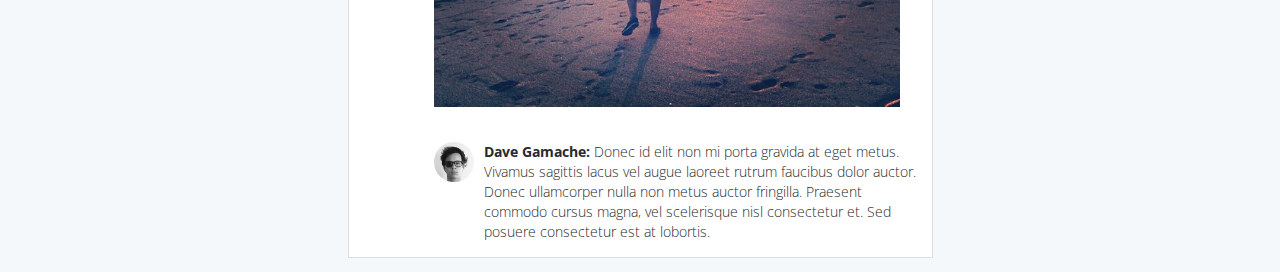
==== commit 9e10d4f0: "C-18/05/17-N" ====
--- a/frontend/index.html
+++ b/frontend/index.html
@@ -7,8 +7,9 @@
     <title>Series, películas, libros y más en streaming - bartimeo.com</title>
     <!-- Bootstrap -->
     <link href="css/bootstrap.min.css" rel="stylesheet">
+    <!-- <link href="//netdna.bootstrapcdn.com/twitter-bootstrap/2.3.2/css/bootstrap-combined.min.css" rel="stylesheet"> -->
     <link href="css/styles.css" rel="stylesheet">
-    <link href="css/toodlkit.css" rel="stylesheet">
+    <link href="css/jquery-impromptu.css" rel="stylesheet">
     <link href="https://fonts.googleapis.com/css?family=Open+Sans:400,300,600" rel="stylesheet" type="text/css">
     <!-- jQuery (necessary for Bootstrap's JavaScript plugins) -->
     <script src="https://ajax.googleapis.com/ajax/libs/jquery/1.12.4/jquery.min.js"></script>
@@ -17,8 +18,17 @@
     <script src="js/bootstrap.min.js"></script>
     <script src="js/includes.js"></script>
     <script src="js/configs.js"></script>
+    <script src="js/jquery-impromptu.min.js"></script>
   </head>
   <body>
+    <script type="text/javascript">
+      jQuery(document).ready(function($){
+        /*$.prompt("Proceeding may be good for your site..", {
+          title: "Are you Ready?",
+          buttons: { "Yes, I'm Ready": true, "No, Lets Wait": false }
+        });*/
+      });
+    </script>
     <div include-html="header.html"></div>         
     <div class="container-fluid by p_top">
       <div class="row">
@@ -177,8 +187,8 @@
             <div class="rq">
               <h6 class="h6-title">Enlaces</h6>
               <div class="div_links">
-                <button class="cg pq pz">Añadir Enlaces</button>
-                <button class="cg pq pz">Enviar Invitaciones</button>                
+                <button id="addLinks" class="cg pq pz">Añadir Enlaces</button>
+                <button id="sendInvi" class="cg pq pz">Enviar Invitaciones</button>                
               </div>
             </div>
           </div>
@@ -211,6 +221,14 @@
               </ul>
             </div>
           </div>
+          <div class="rp agk aye"><!-- Div contenido -->
+            <div class="rq">
+              <h6 class="h6-title">Contenido</h6>
+              <div class="div_contenido">
+                                
+              </div>
+            </div>
+          </div>
         </div>
       </div>
     </div> 
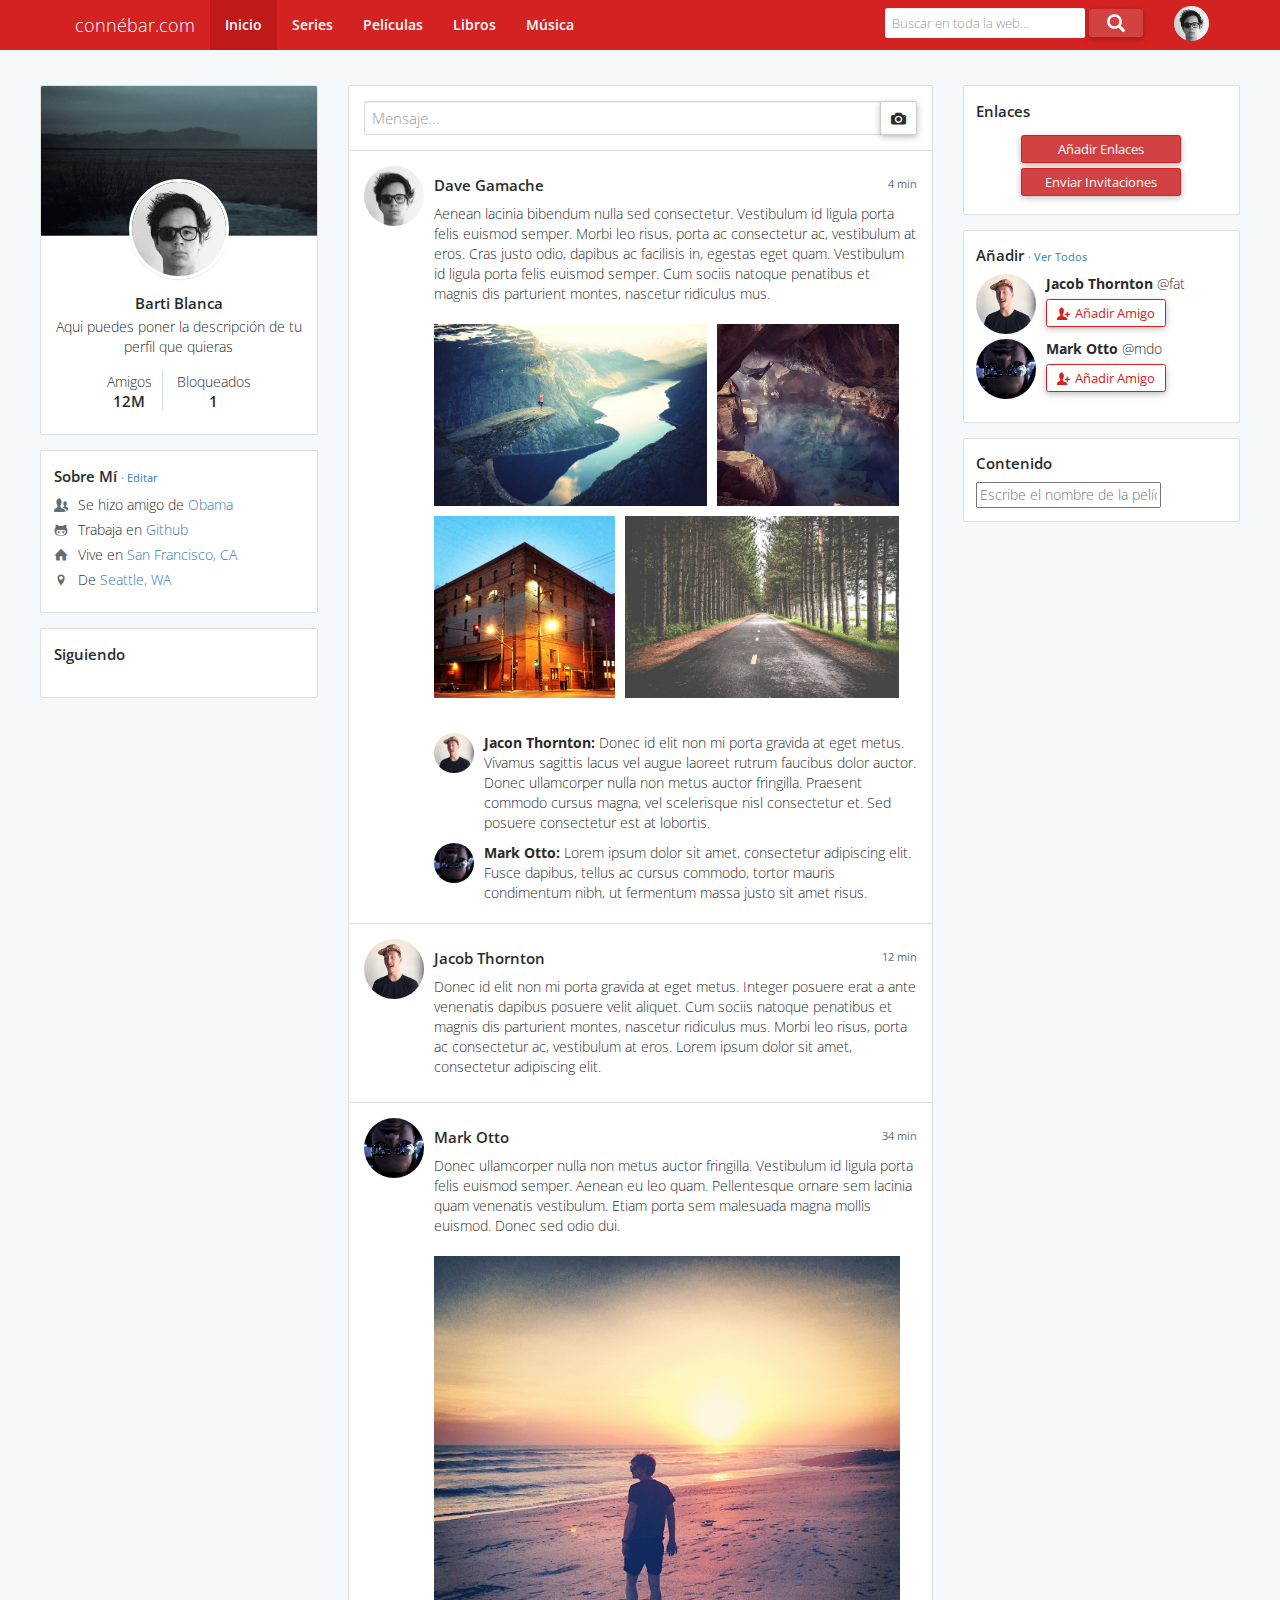
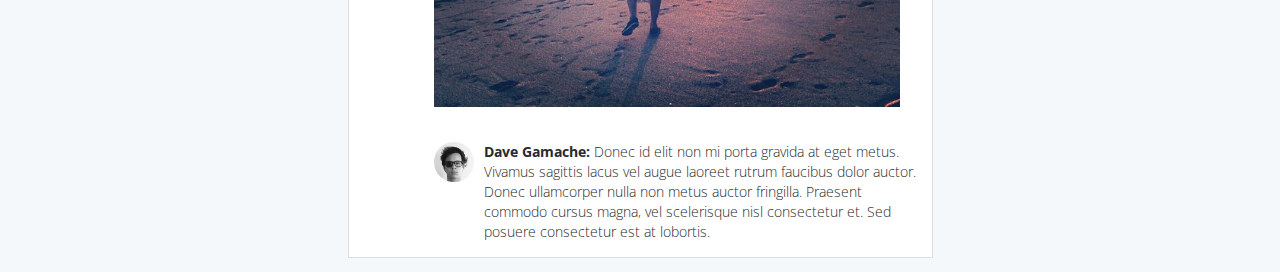
==== commit 30f33d3b: "C-21-05-17-N" ====
--- a/frontend/index.html
+++ b/frontend/index.html
@@ -18,7 +18,7 @@
     <script src="js/bootstrap.min.js"></script>
     <script src="js/includes.js"></script>
     <script src="js/configs.js"></script>
-    <script src="js/jquery-impromptu.min.js"></script>
+    <script src="js/jquery-impromptu.js"></script>
   </head>
   <body>
     <script type="text/javascript">
@@ -224,8 +224,11 @@
           <div class="rp agk aye"><!-- Div contenido -->
             <div class="rq">
               <h6 class="h6-title">Contenido</h6>
+              <form accept-charset="utf-8" method="POST">
+              <input type="text" name="busqueda" id="busqueda" value="" placeholder="Escribe el nombre de la película que buscas" maxlength="30" autocomplete="off" onKeyUp="buscar()" />
+              </form>
               <div class="div_contenido">
-                                
+                                 
               </div>
             </div>
           </div>
--- a/frontend/css/styles.css
+++ b/frontend/css/styles.css
@@ -1,3 +1,9 @@
+@font-face {
+  font-family: "toolkit-entypo";
+  src: url("../fonts/toolkit-entypo.eot");
+  src: url("../fonts/toolkit-entypo.eot?#iefix") format("eot"), url("../fonts/toolkit-entypo.woff2") format("woff2"), url("../fonts/toolkit-entypo.woff") format("woff"), url("../fonts/toolkit-entypo.ttf") format("truetype");
+  font-weight: normal;
+  font-style: normal; }
 body { 
 	padding-top: 70px; 
 	color: #292b2c; 
@@ -15,12 +21,6 @@
   line-height: 1.2;
   color: inherit;
 }
-@font-face {
-  font-family: "toolkit-entypo";
-  src: url("../fonts/toolkit-entypo.eot");
-  src: url("../fonts/toolkit-entypo.eot?#iefix") format("eot"), url("../fonts/toolkit-entypo.woff2") format("woff2"), url("../fonts/toolkit-entypo.woff") format("woff"), url("../fonts/toolkit-entypo.ttf") format("truetype");
-  font-weight: normal;
-  font-style: normal; }
 /**  NAVBAR **/
 .right {
   float: right;
